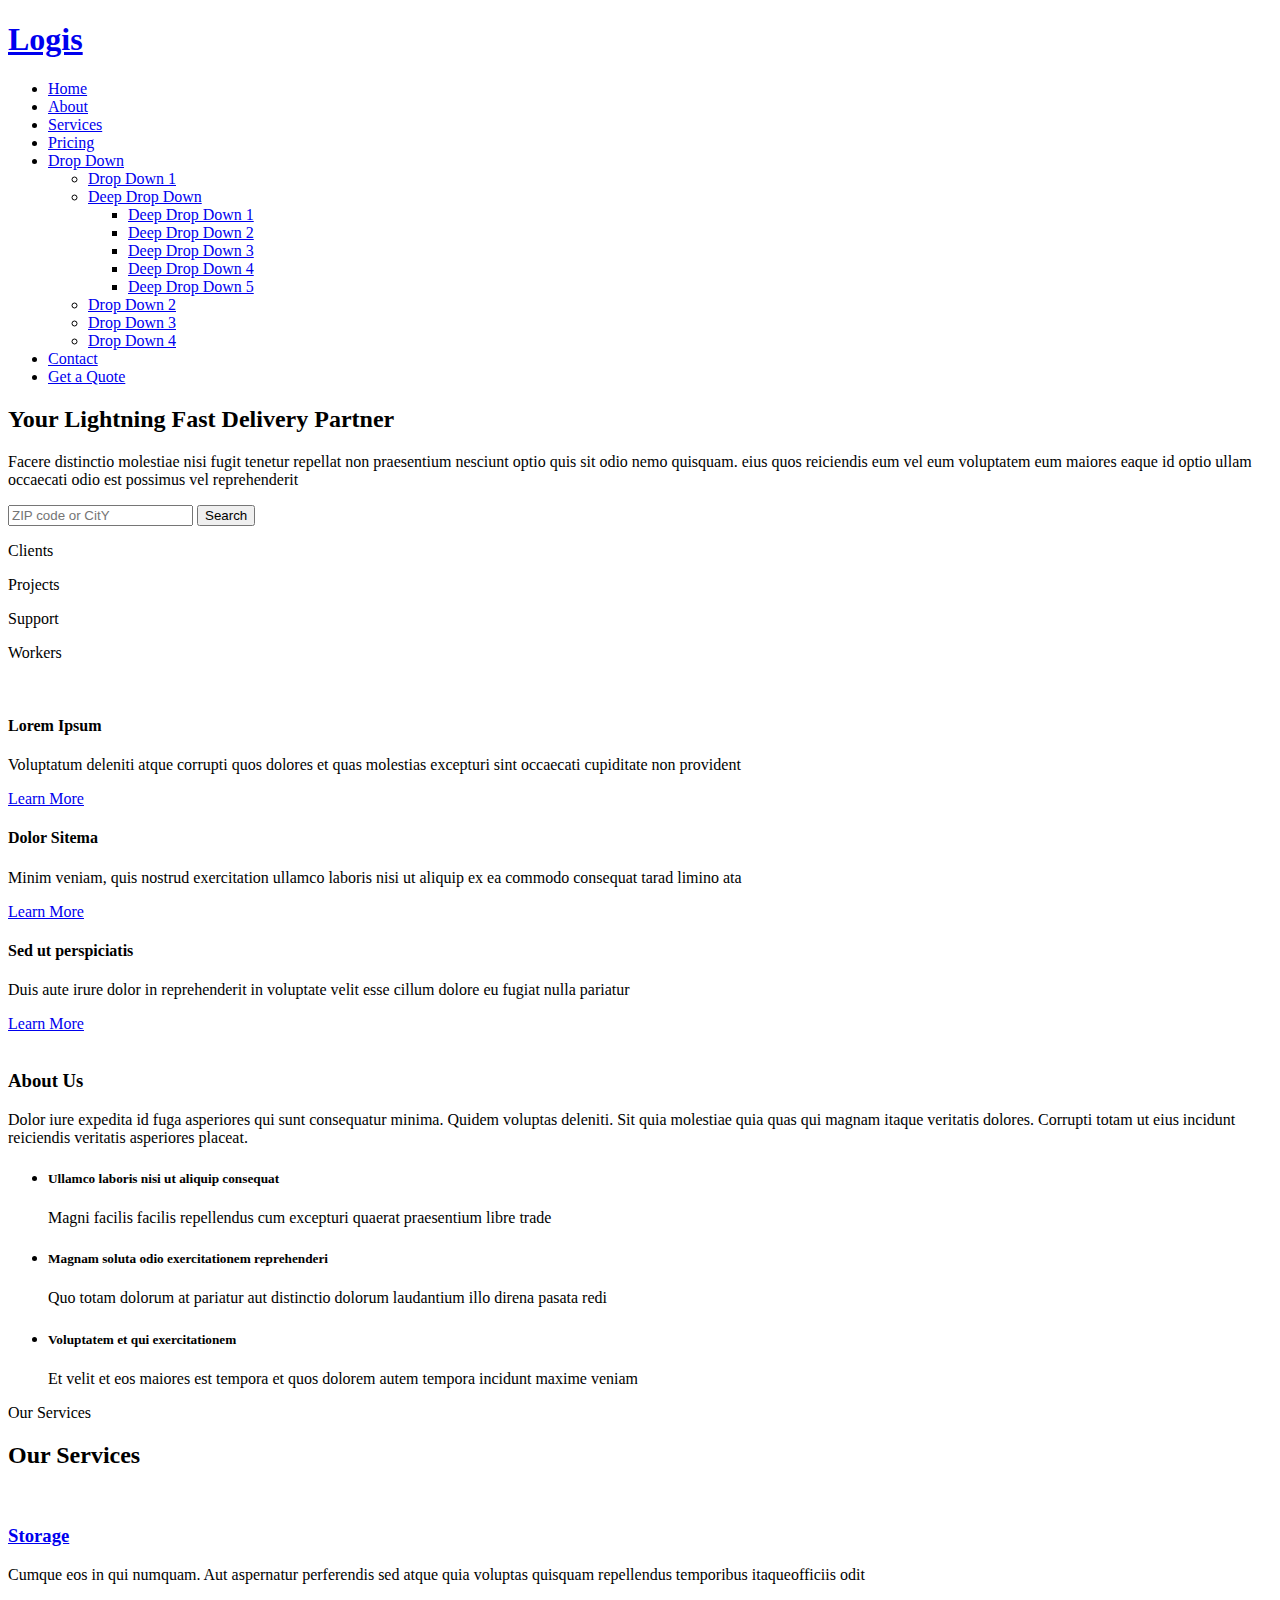
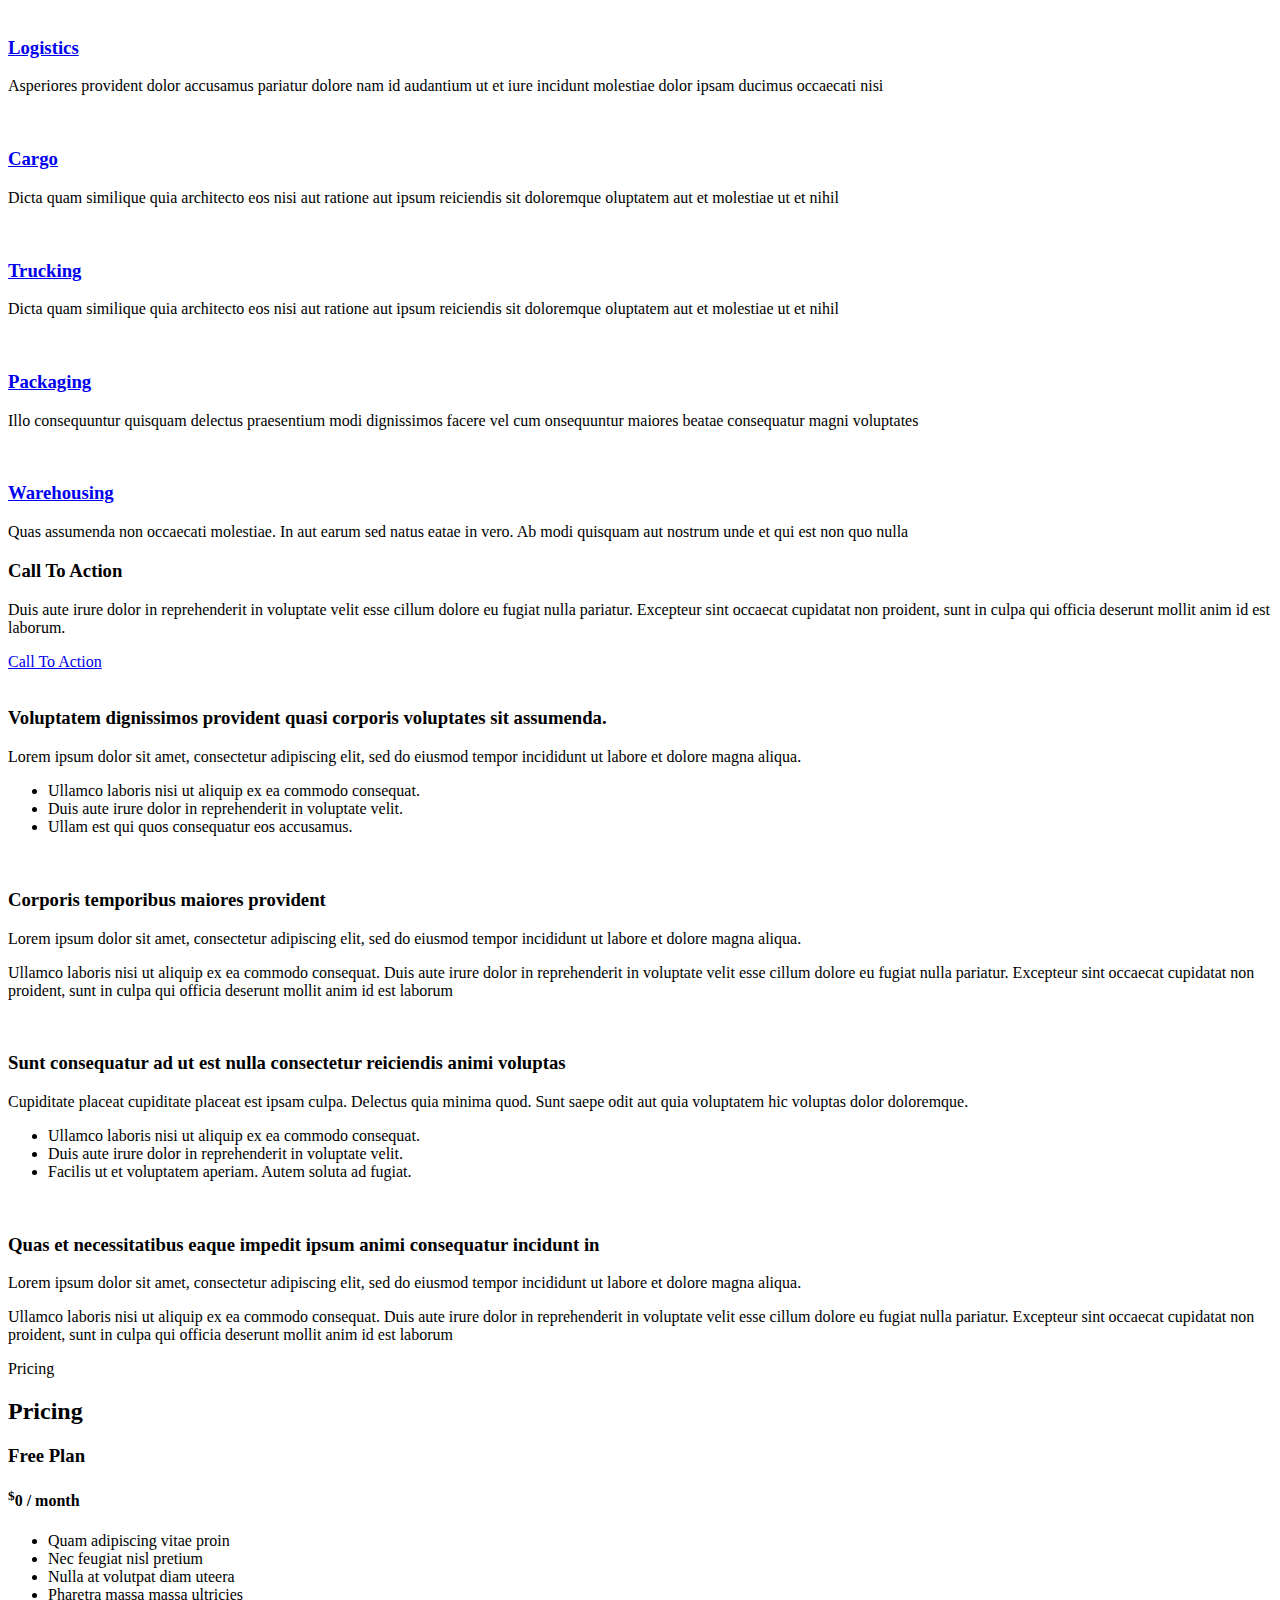
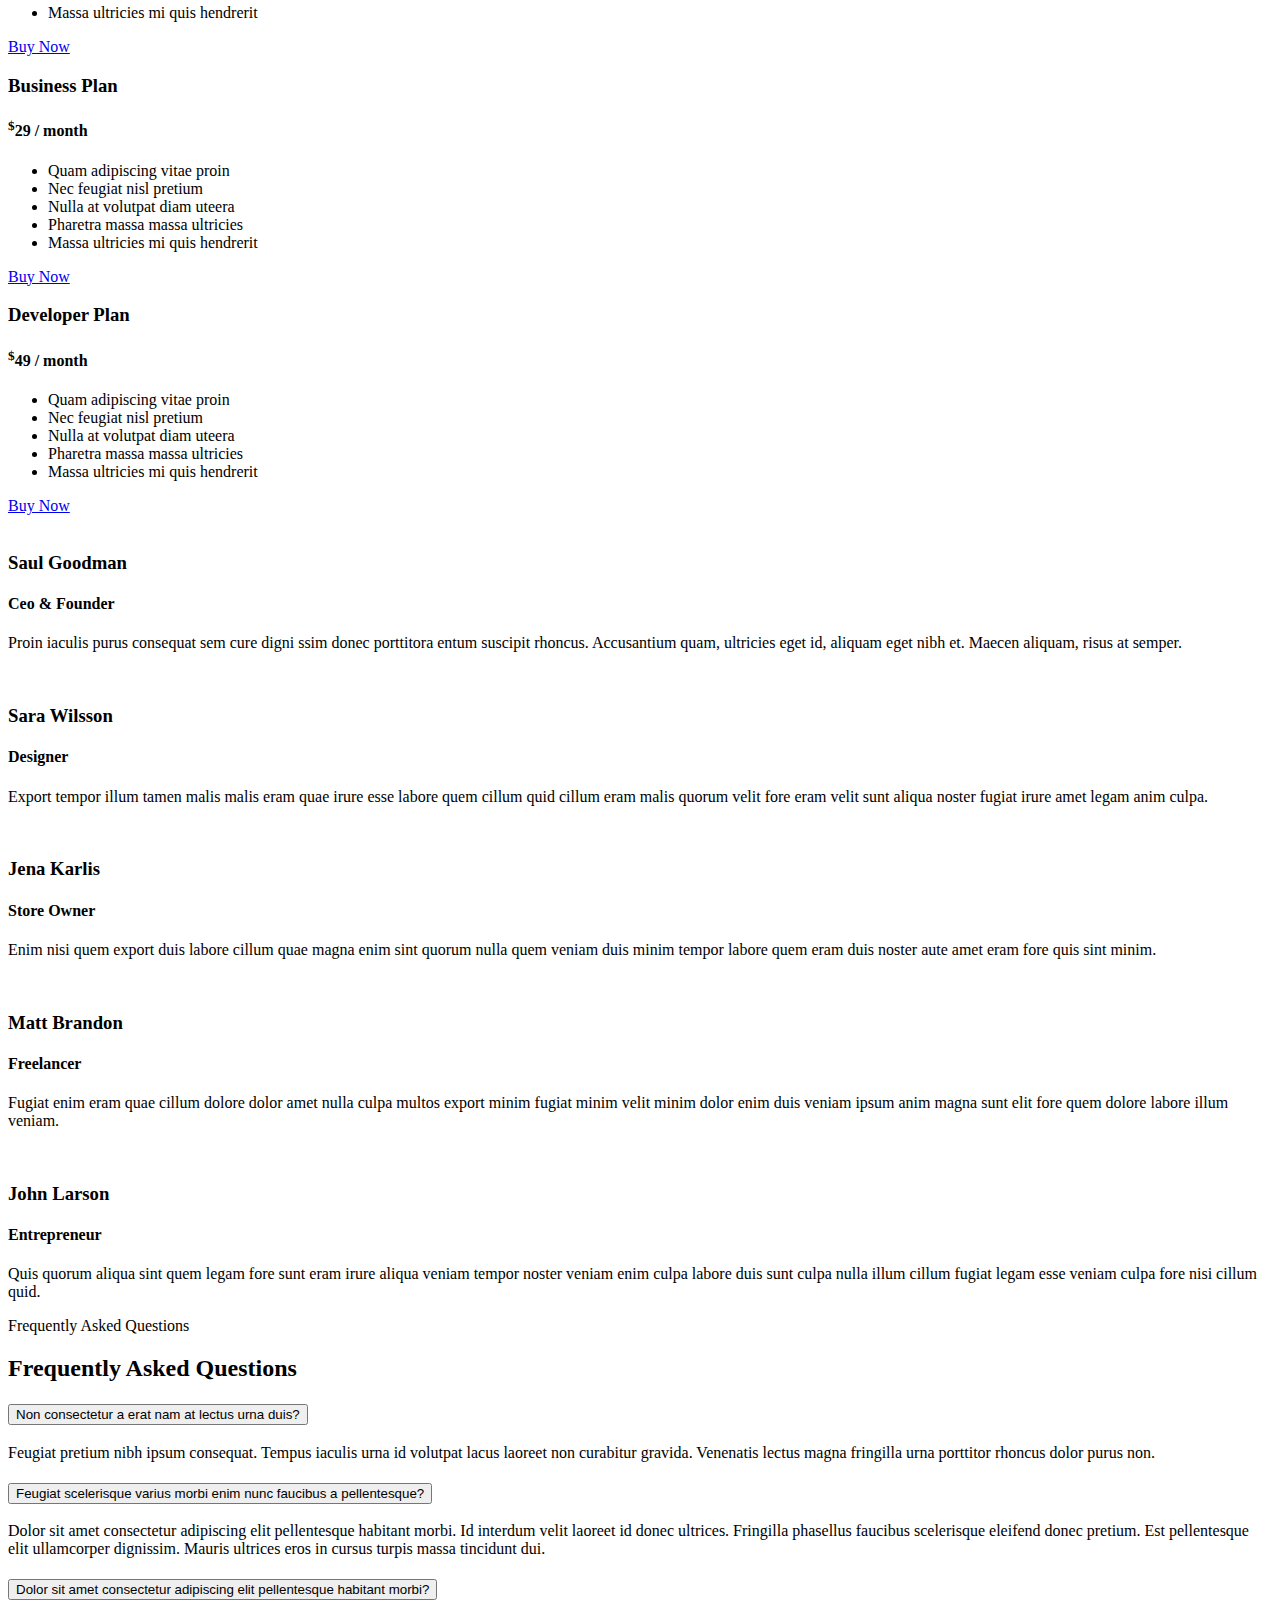
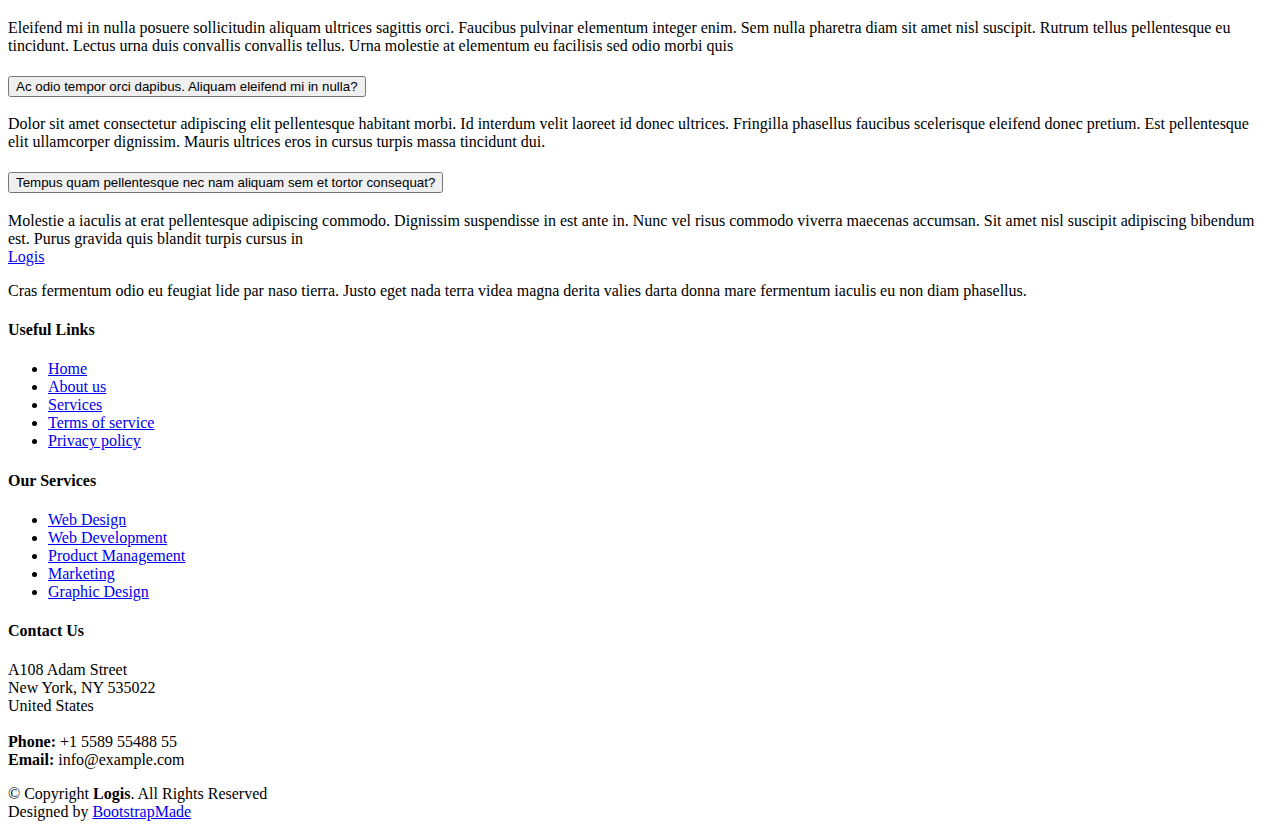
==== index.html @ d65624ec "Add files via upload" ====
<!DOCTYPE html>
<html lang="en">

<head>
  <meta charset="utf-8">
  <meta content="width=device-width, initial-scale=1.0" name="viewport">

  <title>Logis Bootstrap Template - Index</title>
  <meta content="" name="description">
  <meta content="" name="keywords">

  <!-- Favicons -->
  <link href="assets/img/favicon.png" rel="icon">
  <link href="assets/img/apple-touch-icon.png" rel="apple-touch-icon">

  <!-- Google Fonts -->
  <link rel="preconnect" href="https://fonts.googleapis.com">
  <link rel="preconnect" href="https://fonts.gstatic.com" crossorigin>
  <link href="https://fonts.googleapis.com/css2?family=Open+Sans:ital,wght@0,300;0,400;0,500;0,600;0,700;1,300;1,400;1,600;1,700&family=Poppins:ital,wght@0,300;0,400;0,500;0,600;0,700;1,300;1,400;1,500;1,600;1,700&family=Inter:ital,wght@0,300;0,400;0,500;0,600;0,700;1,300;1,400;1,500;1,600;1,700&display=swap" rel="stylesheet">

  <!-- Vendor CSS Files -->
  <link href="assets/vendor/bootstrap/css/bootstrap.min.css" rel="stylesheet">
  <link href="assets/vendor/bootstrap-icons/bootstrap-icons.css" rel="stylesheet">
  <link href="assets/vendor/fontawesome-free/css/all.min.css" rel="stylesheet">
  <link href="assets/vendor/glightbox/css/glightbox.min.css" rel="stylesheet">
  <link href="assets/vendor/swiper/swiper-bundle.min.css" rel="stylesheet">
  <link href="assets/vendor/aos/aos.css" rel="stylesheet">

  <!-- Template Main CSS File -->
  <link href="assets/css/main.css" rel="stylesheet">

  <!-- =======================================================
  * Template Name: Logis - v1.1.0
  * Template URL: https://bootstrapmade.com/logis-bootstrap-logistics-website-template/
  * Author: BootstrapMade.com
  * License: https://bootstrapmade.com/license/
  ======================================================== -->
</head>

<body>

  <!-- ======= Header ======= -->
  <header id="header" class="header d-flex align-items-center fixed-top">
    <div class="container-fluid container-xl d-flex align-items-center justify-content-between">

      <a href="index.html" class="logo d-flex align-items-center">
        <!-- Uncomment the line below if you also wish to use an image logo -->
        <!-- <img src="assets/img/logo.png" alt=""> -->
        <h1>Logis</h1>
      </a>

      <i class="mobile-nav-toggle mobile-nav-show bi bi-list"></i>
      <i class="mobile-nav-toggle mobile-nav-hide d-none bi bi-x"></i>
      <nav id="navbar" class="navbar">
        <ul>
          <li><a href="index.html" class="active">Home</a></li>
          <li><a href="about.html">About</a></li>
          <li><a href="services.html">Services</a></li>
          <li><a href="pricing.html">Pricing</a></li>
          <li class="dropdown"><a href="#"><span>Drop Down</span> <i class="bi bi-chevron-down dropdown-indicator"></i></a>
            <ul>
              <li><a href="#">Drop Down 1</a></li>
              <li class="dropdown"><a href="#"><span>Deep Drop Down</span> <i class="bi bi-chevron-down dropdown-indicator"></i></a>
                <ul>
                  <li><a href="#">Deep Drop Down 1</a></li>
                  <li><a href="#">Deep Drop Down 2</a></li>
                  <li><a href="#">Deep Drop Down 3</a></li>
                  <li><a href="#">Deep Drop Down 4</a></li>
                  <li><a href="#">Deep Drop Down 5</a></li>
                </ul>
              </li>
              <li><a href="#">Drop Down 2</a></li>
              <li><a href="#">Drop Down 3</a></li>
              <li><a href="#">Drop Down 4</a></li>
            </ul>
          </li>
          <li><a href="contact.html">Contact</a></li>
          <li><a class="get-a-quote" href="get-a-quote.html">Get a Quote</a></li>
        </ul>
      </nav><!-- .navbar -->

    </div>
  </header><!-- End Header -->
  <!-- End Header -->

  <!-- ======= Hero Section ======= -->
  <section id="hero" class="hero d-flex align-items-center">
    <div class="container">
      <div class="row gy-4 d-flex justify-content-between">
        <div class="col-lg-6 order-2 order-lg-1 d-flex flex-column justify-content-center">
          <h2 data-aos="fade-up">Your Lightning Fast Delivery Partner</h2>
          <p data-aos="fade-up" data-aos-delay="100">Facere distinctio molestiae nisi fugit tenetur repellat non praesentium nesciunt optio quis sit odio nemo quisquam. eius quos reiciendis eum vel eum voluptatem eum maiores eaque id optio ullam occaecati odio est possimus vel reprehenderit</p>

          <form action="#" class="form-search d-flex align-items-stretch mb-3" data-aos="fade-up" data-aos-delay="200">
            <input type="text" class="form-control" placeholder="ZIP code or CitY">
            <button type="submit" class="btn btn-primary">Search</button>
          </form>

          <div class="row gy-4" data-aos="fade-up" data-aos-delay="400">

            <div class="col-lg-3 col-6">
              <div class="stats-item text-center w-100 h-100">
                <span data-purecounter-start="0" data-purecounter-end="232" data-purecounter-duration="1" class="purecounter"></span>
                <p>Clients</p>
              </div>
            </div><!-- End Stats Item -->

            <div class="col-lg-3 col-6">
              <div class="stats-item text-center w-100 h-100">
                <span data-purecounter-start="0" data-purecounter-end="521" data-purecounter-duration="1" class="purecounter"></span>
                <p>Projects</p>
              </div>
            </div><!-- End Stats Item -->

            <div class="col-lg-3 col-6">
              <div class="stats-item text-center w-100 h-100">
                <span data-purecounter-start="0" data-purecounter-end="1453" data-purecounter-duration="1" class="purecounter"></span>
                <p>Support</p>
              </div>
            </div><!-- End Stats Item -->

            <div class="col-lg-3 col-6">
              <div class="stats-item text-center w-100 h-100">
                <span data-purecounter-start="0" data-purecounter-end="32" data-purecounter-duration="1" class="purecounter"></span>
                <p>Workers</p>
              </div>
            </div><!-- End Stats Item -->

          </div>
        </div>

        <div class="col-lg-5 order-1 order-lg-2 hero-img" data-aos="zoom-out">
          <img src="assets/img/hero-img.svg" class="img-fluid mb-3 mb-lg-0" alt="">
        </div>

      </div>
    </div>
  </section><!-- End Hero Section -->

  <main id="main">

    <!-- ======= Featured Services Section ======= -->
    <section id="featured-services" class="featured-services">
      <div class="container">

        <div class="row gy-4">

          <div class="col-lg-4 col-md-6 service-item d-flex" data-aos="fade-up">
            <div class="icon flex-shrink-0"><i class="fa-solid fa-cart-flatbed"></i></div>
            <div>
              <h4 class="title">Lorem Ipsum</h4>
              <p class="description">Voluptatum deleniti atque corrupti quos dolores et quas molestias excepturi sint occaecati cupiditate non provident</p>
              <a href="service-details.html" class="readmore stretched-link"><span>Learn More</span><i class="bi bi-arrow-right"></i></a>
            </div>
          </div>
          <!-- End Service Item -->

          <div class="col-lg-4 col-md-6 service-item d-flex" data-aos="fade-up" data-aos-delay="100">
            <div class="icon flex-shrink-0"><i class="fa-solid fa-truck"></i></div>
            <div>
              <h4 class="title">Dolor Sitema</h4>
              <p class="description">Minim veniam, quis nostrud exercitation ullamco laboris nisi ut aliquip ex ea commodo consequat tarad limino ata</p>
              <a href="service-details.html" class="readmore stretched-link"><span>Learn More</span><i class="bi bi-arrow-right"></i></a>
            </div>
          </div><!-- End Service Item -->

          <div class="col-lg-4 col-md-6 service-item d-flex" data-aos="fade-up" data-aos-delay="200">
            <div class="icon flex-shrink-0"><i class="fa-solid fa-truck-ramp-box"></i></div>
            <div>
              <h4 class="title">Sed ut perspiciatis</h4>
              <p class="description">Duis aute irure dolor in reprehenderit in voluptate velit esse cillum dolore eu fugiat nulla pariatur</p>
              <a href="service-details.html" class="readmore stretched-link"><span>Learn More</span><i class="bi bi-arrow-right"></i></a>
            </div>
          </div><!-- End Service Item -->

        </div>

      </div>
    </section><!-- End Featured Services Section -->

    <!-- ======= About Us Section ======= -->
    <section id="about" class="about pt-0">
      <div class="container" data-aos="fade-up">

        <div class="row gy-4">
          <div class="col-lg-6 position-relative align-self-start order-lg-last order-first">
            <img src="assets/img/about.jpg" class="img-fluid" alt="">
            <a href="https://www.youtube.com/watch?v=LXb3EKWsInQ" class="glightbox play-btn"></a>
          </div>
          <div class="col-lg-6 content order-last  order-lg-first">
            <h3>About Us</h3>
            <p>
              Dolor iure expedita id fuga asperiores qui sunt consequatur minima. Quidem voluptas deleniti. Sit quia molestiae quia quas qui magnam itaque veritatis dolores. Corrupti totam ut eius incidunt reiciendis veritatis asperiores placeat.
            </p>
            <ul>
              <li data-aos="fade-up" data-aos-delay="100">
                <i class="bi bi-diagram-3"></i>
                <div>
                  <h5>Ullamco laboris nisi ut aliquip consequat</h5>
                  <p>Magni facilis facilis repellendus cum excepturi quaerat praesentium libre trade</p>
                </div>
              </li>
              <li data-aos="fade-up" data-aos-delay="200">
                <i class="bi bi-fullscreen-exit"></i>
                <div>
                  <h5>Magnam soluta odio exercitationem reprehenderi</h5>
                  <p>Quo totam dolorum at pariatur aut distinctio dolorum laudantium illo direna pasata redi</p>
                </div>
              </li>
              <li data-aos="fade-up" data-aos-delay="300">
                <i class="bi bi-broadcast"></i>
                <div>
                  <h5>Voluptatem et qui exercitationem</h5>
                  <p>Et velit et eos maiores est tempora et quos dolorem autem tempora incidunt maxime veniam</p>
                </div>
              </li>
            </ul>
          </div>
        </div>

      </div>
    </section><!-- End About Us Section -->

    <!-- ======= Services Section ======= -->
    <section id="service" class="services pt-0">
      <div class="container" data-aos="fade-up">

        <div class="section-header">
          <span>Our Services</span>
          <h2>Our Services</h2>

        </div>

        <div class="row gy-4">

          <div class="col-lg-4 col-md-6" data-aos="fade-up" data-aos-delay="100">
            <div class="card">
              <div class="card-img">
                <img src="assets/img/storage-service.jpg" alt="" class="img-fluid">
              </div>
              <h3><a href="service-details.html" class="stretched-link">Storage</a></h3>
              <p>Cumque eos in qui numquam. Aut aspernatur perferendis sed atque quia voluptas quisquam repellendus temporibus itaqueofficiis odit</p>
            </div>
          </div><!-- End Card Item -->

          <div class="col-lg-4 col-md-6" data-aos="fade-up" data-aos-delay="200">
            <div class="card">
              <div class="card-img">
                <img src="assets/img/logistics-service.jpg" alt="" class="img-fluid">
              </div>
              <h3><a href="service-details.html" class="stretched-link">Logistics</a></h3>
              <p>Asperiores provident dolor accusamus pariatur dolore nam id audantium ut et iure incidunt molestiae dolor ipsam ducimus occaecati nisi</p>
            </div>
          </div><!-- End Card Item -->

          <div class="col-lg-4 col-md-6" data-aos="fade-up" data-aos-delay="300">
            <div class="card">
              <div class="card-img">
                <img src="assets/img/cargo-service.jpg" alt="" class="img-fluid">
              </div>
              <h3><a href="service-details.html" class="stretched-link">Cargo</a></h3>
              <p>Dicta quam similique quia architecto eos nisi aut ratione aut ipsum reiciendis sit doloremque oluptatem aut et molestiae ut et nihil</p>
            </div>
          </div><!-- End Card Item -->

          <div class="col-lg-4 col-md-6" data-aos="fade-up" data-aos-delay="400">
            <div class="card">
              <div class="card-img">
                <img src="assets/img/trucking-service.jpg" alt="" class="img-fluid">
              </div>
              <h3><a href="service-details.html" class="stretched-link">Trucking</a></h3>
              <p>Dicta quam similique quia architecto eos nisi aut ratione aut ipsum reiciendis sit doloremque oluptatem aut et molestiae ut et nihil</p>
            </div>
          </div><!-- End Card Item -->

          <div class="col-lg-4 col-md-6" data-aos="fade-up" data-aos-delay="500">
            <div class="card">
              <div class="card-img">
                <img src="assets/img/packaging-service.jpg" alt="" class="img-fluid">
              </div>
              <h3><a href="service-details.html" class="stretched-link">Packaging</a></h3>
              <p>Illo consequuntur quisquam delectus praesentium modi dignissimos facere vel cum onsequuntur maiores beatae consequatur magni voluptates</p>
            </div>
          </div><!-- End Card Item -->

          <div class="col-lg-4 col-md-6" data-aos="fade-up" data-aos-delay="600">
            <div class="card">
              <div class="card-img">
                <img src="assets/img/warehousing-service.jpg" alt="" class="img-fluid">
              </div>
              <h3><a href="service-details.html" class="stretched-link">Warehousing</a></h3>
              <p>Quas assumenda non occaecati molestiae. In aut earum sed natus eatae in vero. Ab modi quisquam aut nostrum unde et qui est non quo nulla</p>
            </div>
          </div><!-- End Card Item -->

        </div>

      </div>
    </section><!-- End Services Section -->

    <!-- ======= Call To Action Section ======= -->
    <section id="call-to-action" class="call-to-action">
      <div class="container" data-aos="zoom-out">

        <div class="row justify-content-center">
          <div class="col-lg-8 text-center">
            <h3>Call To Action</h3>
            <p> Duis aute irure dolor in reprehenderit in voluptate velit esse cillum dolore eu fugiat nulla pariatur. Excepteur sint occaecat cupidatat non proident, sunt in culpa qui officia deserunt mollit anim id est laborum.</p>
            <a class="cta-btn" href="#">Call To Action</a>
            </dic>
          </div>

        </div>
    </section><!-- End Call To Action Section -->

    <!-- ======= Features Section ======= -->
    <section id="features" class="features">
      <div class="container">

        <div class="row gy-4 align-items-center features-item" data-aos="fade-up">

          <div class="col-md-5">
            <img src="assets/img/features-1.jpg" class="img-fluid" alt="">
          </div>
          <div class="col-md-7">
            <h3>Voluptatem dignissimos provident quasi corporis voluptates sit assumenda.</h3>
            <p class="fst-italic">
              Lorem ipsum dolor sit amet, consectetur adipiscing elit, sed do eiusmod tempor incididunt ut labore et dolore
              magna aliqua.
            </p>
            <ul>
              <li><i class="bi bi-check"></i> Ullamco laboris nisi ut aliquip ex ea commodo consequat.</li>
              <li><i class="bi bi-check"></i> Duis aute irure dolor in reprehenderit in voluptate velit.</li>
              <li><i class="bi bi-check"></i> Ullam est qui quos consequatur eos accusamus.</li>
            </ul>
          </div>
        </div><!-- Features Item -->

        <div class="row gy-4 align-items-center features-item" data-aos="fade-up">
          <div class="col-md-5 order-1 order-md-2">
            <img src="assets/img/features-2.jpg" class="img-fluid" alt="">
          </div>
          <div class="col-md-7 order-2 order-md-1">
            <h3>Corporis temporibus maiores provident</h3>
            <p class="fst-italic">
              Lorem ipsum dolor sit amet, consectetur adipiscing elit, sed do eiusmod tempor incididunt ut labore et dolore
              magna aliqua.
            </p>
            <p>
              Ullamco laboris nisi ut aliquip ex ea commodo consequat. Duis aute irure dolor in reprehenderit in voluptate
              velit esse cillum dolore eu fugiat nulla pariatur. Excepteur sint occaecat cupidatat non proident, sunt in
              culpa qui officia deserunt mollit anim id est laborum
            </p>
          </div>
        </div><!-- Features Item -->

        <div class="row gy-4 align-items-center features-item" data-aos="fade-up">
          <div class="col-md-5">
            <img src="assets/img/features-3.jpg" class="img-fluid" alt="">
          </div>
          <div class="col-md-7">
            <h3>Sunt consequatur ad ut est nulla consectetur reiciendis animi voluptas</h3>
            <p>Cupiditate placeat cupiditate placeat est ipsam culpa. Delectus quia minima quod. Sunt saepe odit aut quia voluptatem hic voluptas dolor doloremque.</p>
            <ul>
              <li><i class="bi bi-check"></i> Ullamco laboris nisi ut aliquip ex ea commodo consequat.</li>
              <li><i class="bi bi-check"></i> Duis aute irure dolor in reprehenderit in voluptate velit.</li>
              <li><i class="bi bi-check"></i> Facilis ut et voluptatem aperiam. Autem soluta ad fugiat.</li>
            </ul>
          </div>
        </div><!-- Features Item -->

        <div class="row gy-4 align-items-center features-item" data-aos="fade-up">
          <div class="col-md-5 order-1 order-md-2">
            <img src="assets/img/features-4.jpg" class="img-fluid" alt="">
          </div>
          <div class="col-md-7 order-2 order-md-1">
            <h3>Quas et necessitatibus eaque impedit ipsum animi consequatur incidunt in</h3>
            <p class="fst-italic">
              Lorem ipsum dolor sit amet, consectetur adipiscing elit, sed do eiusmod tempor incididunt ut labore et dolore
              magna aliqua.
            </p>
            <p>
              Ullamco laboris nisi ut aliquip ex ea commodo consequat. Duis aute irure dolor in reprehenderit in voluptate
              velit esse cillum dolore eu fugiat nulla pariatur. Excepteur sint occaecat cupidatat non proident, sunt in
              culpa qui officia deserunt mollit anim id est laborum
            </p>
          </div>
        </div><!-- Features Item -->

      </div>
    </section><!-- End Features Section -->

    <!-- ======= Pricing Section ======= -->
    <section id="pricing" class="pricing pt-0">
      <div class="container" data-aos="fade-up">

        <div class="section-header">
          <span>Pricing</span>
          <h2>Pricing</h2>

        </div>

        <div class="row gy-4">

          <div class="col-lg-4" data-aos="fade-up" data-aos-delay="100">
            <div class="pricing-item">
              <h3>Free Plan</h3>
              <h4><sup>$</sup>0<span> / month</span></h4>
              <ul>
                <li><i class="bi bi-check"></i> Quam adipiscing vitae proin</li>
                <li><i class="bi bi-check"></i> Nec feugiat nisl pretium</li>
                <li><i class="bi bi-check"></i> Nulla at volutpat diam uteera</li>
                <li class="na"><i class="bi bi-x"></i> <span>Pharetra massa massa ultricies</span></li>
                <li class="na"><i class="bi bi-x"></i> <span>Massa ultricies mi quis hendrerit</span></li>
              </ul>
              <a href="#" class="buy-btn">Buy Now</a>
            </div>
          </div><!-- End Pricing Item -->

          <div class="col-lg-4" data-aos="fade-up" data-aos-delay="200">
            <div class="pricing-item featured">
              <h3>Business Plan</h3>
              <h4><sup>$</sup>29<span> / month</span></h4>
              <ul>
                <li><i class="bi bi-check"></i> Quam adipiscing vitae proin</li>
                <li><i class="bi bi-check"></i> Nec feugiat nisl pretium</li>
                <li><i class="bi bi-check"></i> Nulla at volutpat diam uteera</li>
                <li><i class="bi bi-check"></i> Pharetra massa massa ultricies</li>
                <li><i class="bi bi-check"></i> Massa ultricies mi quis hendrerit</li>
              </ul>
              <a href="#" class="buy-btn">Buy Now</a>
            </div>
          </div><!-- End Pricing Item -->

          <div class="col-lg-4" data-aos="fade-up" data-aos-delay="300">
            <div class="pricing-item">
              <h3>Developer Plan</h3>
              <h4><sup>$</sup>49<span> / month</span></h4>
              <ul>
                <li><i class="bi bi-check"></i> Quam adipiscing vitae proin</li>
                <li><i class="bi bi-check"></i> Nec feugiat nisl pretium</li>
                <li><i class="bi bi-check"></i> Nulla at volutpat diam uteera</li>
                <li><i class="bi bi-check"></i> Pharetra massa massa ultricies</li>
                <li><i class="bi bi-check"></i> Massa ultricies mi quis hendrerit</li>
              </ul>
              <a href="#" class="buy-btn">Buy Now</a>
            </div>
          </div><!-- End Pricing Item -->

        </div>

      </div>
    </section><!-- End Pricing Section -->

    <!-- ======= Testimonials Section ======= -->
    <section id="testimonials" class="testimonials">
      <div class="container">

        <div class="slides-1 swiper" data-aos="fade-up">
          <div class="swiper-wrapper">

            <div class="swiper-slide">
              <div class="testimonial-item">
                <img src="assets/img/testimonials/testimonials-1.jpg" class="testimonial-img" alt="">
                <h3>Saul Goodman</h3>
                <h4>Ceo &amp; Founder</h4>
                <div class="stars">
                  <i class="bi bi-star-fill"></i><i class="bi bi-star-fill"></i><i class="bi bi-star-fill"></i><i class="bi bi-star-fill"></i><i class="bi bi-star-fill"></i>
                </div>
                <p>
                  <i class="bi bi-quote quote-icon-left"></i>
                  Proin iaculis purus consequat sem cure digni ssim donec porttitora entum suscipit rhoncus. Accusantium quam, ultricies eget id, aliquam eget nibh et. Maecen aliquam, risus at semper.
                  <i class="bi bi-quote quote-icon-right"></i>
                </p>
              </div>
            </div><!-- End testimonial item -->

            <div class="swiper-slide">
              <div class="testimonial-item">
                <img src="assets/img/testimonials/testimonials-2.jpg" class="testimonial-img" alt="">
                <h3>Sara Wilsson</h3>
                <h4>Designer</h4>
                <div class="stars">
                  <i class="bi bi-star-fill"></i><i class="bi bi-star-fill"></i><i class="bi bi-star-fill"></i><i class="bi bi-star-fill"></i><i class="bi bi-star-fill"></i>
                </div>
                <p>
                  <i class="bi bi-quote quote-icon-left"></i>
                  Export tempor illum tamen malis malis eram quae irure esse labore quem cillum quid cillum eram malis quorum velit fore eram velit sunt aliqua noster fugiat irure amet legam anim culpa.
                  <i class="bi bi-quote quote-icon-right"></i>
                </p>
              </div>
            </div><!-- End testimonial item -->

            <div class="swiper-slide">
              <div class="testimonial-item">
                <img src="assets/img/testimonials/testimonials-3.jpg" class="testimonial-img" alt="">
                <h3>Jena Karlis</h3>
                <h4>Store Owner</h4>
                <div class="stars">
                  <i class="bi bi-star-fill"></i><i class="bi bi-star-fill"></i><i class="bi bi-star-fill"></i><i class="bi bi-star-fill"></i><i class="bi bi-star-fill"></i>
                </div>
                <p>
                  <i class="bi bi-quote quote-icon-left"></i>
                  Enim nisi quem export duis labore cillum quae magna enim sint quorum nulla quem veniam duis minim tempor labore quem eram duis noster aute amet eram fore quis sint minim.
                  <i class="bi bi-quote quote-icon-right"></i>
                </p>
              </div>
            </div><!-- End testimonial item -->

            <div class="swiper-slide">
              <div class="testimonial-item">
                <img src="assets/img/testimonials/testimonials-4.jpg" class="testimonial-img" alt="">
                <h3>Matt Brandon</h3>
                <h4>Freelancer</h4>
                <div class="stars">
                  <i class="bi bi-star-fill"></i><i class="bi bi-star-fill"></i><i class="bi bi-star-fill"></i><i class="bi bi-star-fill"></i><i class="bi bi-star-fill"></i>
                </div>
                <p>
                  <i class="bi bi-quote quote-icon-left"></i>
                  Fugiat enim eram quae cillum dolore dolor amet nulla culpa multos export minim fugiat minim velit minim dolor enim duis veniam ipsum anim magna sunt elit fore quem dolore labore illum veniam.
                  <i class="bi bi-quote quote-icon-right"></i>
                </p>
              </div>
            </div><!-- End testimonial item -->

            <div class="swiper-slide">
              <div class="testimonial-item">
                <img src="assets/img/testimonials/testimonials-5.jpg" class="testimonial-img" alt="">
                <h3>John Larson</h3>
                <h4>Entrepreneur</h4>
                <div class="stars">
                  <i class="bi bi-star-fill"></i><i class="bi bi-star-fill"></i><i class="bi bi-star-fill"></i><i class="bi bi-star-fill"></i><i class="bi bi-star-fill"></i>
                </div>
                <p>
                  <i class="bi bi-quote quote-icon-left"></i>
                  Quis quorum aliqua sint quem legam fore sunt eram irure aliqua veniam tempor noster veniam enim culpa labore duis sunt culpa nulla illum cillum fugiat legam esse veniam culpa fore nisi cillum quid.
                  <i class="bi bi-quote quote-icon-right"></i>
                </p>
              </div>
            </div><!-- End testimonial item -->

          </div>
          <div class="swiper-pagination"></div>
        </div>

      </div>
    </section><!-- End Testimonials Section -->

    <!-- ======= Frequently Asked Questions Section ======= -->
    <section id="faq" class="faq">
      <div class="container" data-aos="fade-up">

        <div class="section-header">
          <span>Frequently Asked Questions</span>
          <h2>Frequently Asked Questions</h2>

        </div>

        <div class="row justify-content-center" data-aos="fade-up" data-aos-delay="200">
          <div class="col-lg-10">

            <div class="accordion accordion-flush" id="faqlist">

              <div class="accordion-item">
                <h3 class="accordion-header">
                  <button class="accordion-button collapsed" type="button" data-bs-toggle="collapse" data-bs-target="#faq-content-1">
                    <i class="bi bi-question-circle question-icon"></i>
                    Non consectetur a erat nam at lectus urna duis?
                  </button>
                </h3>
                <div id="faq-content-1" class="accordion-collapse collapse" data-bs-parent="#faqlist">
                  <div class="accordion-body">
                    Feugiat pretium nibh ipsum consequat. Tempus iaculis urna id volutpat lacus laoreet non curabitur gravida. Venenatis lectus magna fringilla urna porttitor rhoncus dolor purus non.
                  </div>
                </div>
              </div><!-- # Faq item-->

              <div class="accordion-item">
                <h3 class="accordion-header">
                  <button class="accordion-button collapsed" type="button" data-bs-toggle="collapse" data-bs-target="#faq-content-2">
                    <i class="bi bi-question-circle question-icon"></i>
                    Feugiat scelerisque varius morbi enim nunc faucibus a pellentesque?
                  </button>
                </h3>
                <div id="faq-content-2" class="accordion-collapse collapse" data-bs-parent="#faqlist">
                  <div class="accordion-body">
                    Dolor sit amet consectetur adipiscing elit pellentesque habitant morbi. Id interdum velit laoreet id donec ultrices. Fringilla phasellus faucibus scelerisque eleifend donec pretium. Est pellentesque elit ullamcorper dignissim. Mauris ultrices eros in cursus turpis massa tincidunt dui.
                  </div>
                </div>
              </div><!-- # Faq item-->

              <div class="accordion-item">
                <h3 class="accordion-header">
                  <button class="accordion-button collapsed" type="button" data-bs-toggle="collapse" data-bs-target="#faq-content-3">
                    <i class="bi bi-question-circle question-icon"></i>
                    Dolor sit amet consectetur adipiscing elit pellentesque habitant morbi?
                  </button>
                </h3>
                <div id="faq-content-3" class="accordion-collapse collapse" data-bs-parent="#faqlist">
                  <div class="accordion-body">
                    Eleifend mi in nulla posuere sollicitudin aliquam ultrices sagittis orci. Faucibus pulvinar elementum integer enim. Sem nulla pharetra diam sit amet nisl suscipit. Rutrum tellus pellentesque eu tincidunt. Lectus urna duis convallis convallis tellus. Urna molestie at elementum eu facilisis sed odio morbi quis
                  </div>
                </div>
              </div><!-- # Faq item-->

              <div class="accordion-item">
                <h3 class="accordion-header">
                  <button class="accordion-button collapsed" type="button" data-bs-toggle="collapse" data-bs-target="#faq-content-4">
                    <i class="bi bi-question-circle question-icon"></i>
                    Ac odio tempor orci dapibus. Aliquam eleifend mi in nulla?
                  </button>
                </h3>
                <div id="faq-content-4" class="accordion-collapse collapse" data-bs-parent="#faqlist">
                  <div class="accordion-body">
                    <i class="bi bi-question-circle question-icon"></i>
                    Dolor sit amet consectetur adipiscing elit pellentesque habitant morbi. Id interdum velit laoreet id donec ultrices. Fringilla phasellus faucibus scelerisque eleifend donec pretium. Est pellentesque elit ullamcorper dignissim. Mauris ultrices eros in cursus turpis massa tincidunt dui.
                  </div>
                </div>
              </div><!-- # Faq item-->

              <div class="accordion-item">
                <h3 class="accordion-header">
                  <button class="accordion-button collapsed" type="button" data-bs-toggle="collapse" data-bs-target="#faq-content-5">
                    <i class="bi bi-question-circle question-icon"></i>
                    Tempus quam pellentesque nec nam aliquam sem et tortor consequat?
                  </button>
                </h3>
                <div id="faq-content-5" class="accordion-collapse collapse" data-bs-parent="#faqlist">
                  <div class="accordion-body">
                    Molestie a iaculis at erat pellentesque adipiscing commodo. Dignissim suspendisse in est ante in. Nunc vel risus commodo viverra maecenas accumsan. Sit amet nisl suscipit adipiscing bibendum est. Purus gravida quis blandit turpis cursus in
                  </div>
                </div>
              </div><!-- # Faq item-->

            </div>

          </div>
        </div>

      </div>
    </section><!-- End Frequently Asked Questions Section -->

  </main><!-- End #main -->

  <!-- ======= Footer ======= -->
  <footer id="footer" class="footer">

    <div class="container">
      <div class="row gy-4">
        <div class="col-lg-5 col-md-12 footer-info">
          <a href="index.html" class="logo d-flex align-items-center">
            <span>Logis</span>
          </a>
          <p>Cras fermentum odio eu feugiat lide par naso tierra. Justo eget nada terra videa magna derita valies darta donna mare fermentum iaculis eu non diam phasellus.</p>
          <div class="social-links d-flex mt-4">
            <a href="#" class="twitter"><i class="bi bi-twitter"></i></a>
            <a href="#" class="facebook"><i class="bi bi-facebook"></i></a>
            <a href="#" class="instagram"><i class="bi bi-instagram"></i></a>
            <a href="#" class="linkedin"><i class="bi bi-linkedin"></i></a>
          </div>
        </div>

        <div class="col-lg-2 col-6 footer-links">
          <h4>Useful Links</h4>
          <ul>
            <li><a href="#">Home</a></li>
            <li><a href="#">About us</a></li>
            <li><a href="#">Services</a></li>
            <li><a href="#">Terms of service</a></li>
            <li><a href="#">Privacy policy</a></li>
          </ul>
        </div>

        <div class="col-lg-2 col-6 footer-links">
          <h4>Our Services</h4>
          <ul>
            <li><a href="#">Web Design</a></li>
            <li><a href="#">Web Development</a></li>
            <li><a href="#">Product Management</a></li>
            <li><a href="#">Marketing</a></li>
            <li><a href="#">Graphic Design</a></li>
          </ul>
        </div>

        <div class="col-lg-3 col-md-12 footer-contact text-center text-md-start">
          <h4>Contact Us</h4>
          <p>
            A108 Adam Street <br>
            New York, NY 535022<br>
            United States <br><br>
            <strong>Phone:</strong> +1 5589 55488 55<br>
            <strong>Email:</strong> info@example.com<br>
          </p>

        </div>

      </div>
    </div>

    <div class="container mt-4">
      <div class="copyright">
        &copy; Copyright <strong><span>Logis</span></strong>. All Rights Reserved
      </div>
      <div class="credits">
        <!-- All the links in the footer should remain intact. -->
        <!-- You can delete the links only if you purchased the pro version. -->
        <!-- Licensing information: https://bootstrapmade.com/license/ -->
        <!-- Purchase the pro version with working PHP/AJAX contact form: https://bootstrapmade.com/logis-bootstrap-logistics-website-template/ -->
        Designed by <a href="https://bootstrapmade.com/">BootstrapMade</a>
      </div>
    </div>

  </footer><!-- End Footer -->
  <!-- End Footer -->

  <a href="#" class="scroll-top d-flex align-items-center justify-content-center"><i class="bi bi-arrow-up-short"></i></a>

  <div id="preloader"></div>

  <!-- Vendor JS Files -->
  <script src="assets/vendor/bootstrap/js/bootstrap.bundle.min.js"></script>
  <script src="assets/vendor/purecounter/purecounter_vanilla.js"></script>
  <script src="assets/vendor/glightbox/js/glightbox.min.js"></script>
  <script src="assets/vendor/swiper/swiper-bundle.min.js"></script>
  <script src="assets/vendor/aos/aos.js"></script>
  <script src="assets/vendor/php-email-form/validate.js"></script>

  <!-- Template Main JS File -->
  <script src="assets/js/main.js"></script>

</body>

</html>
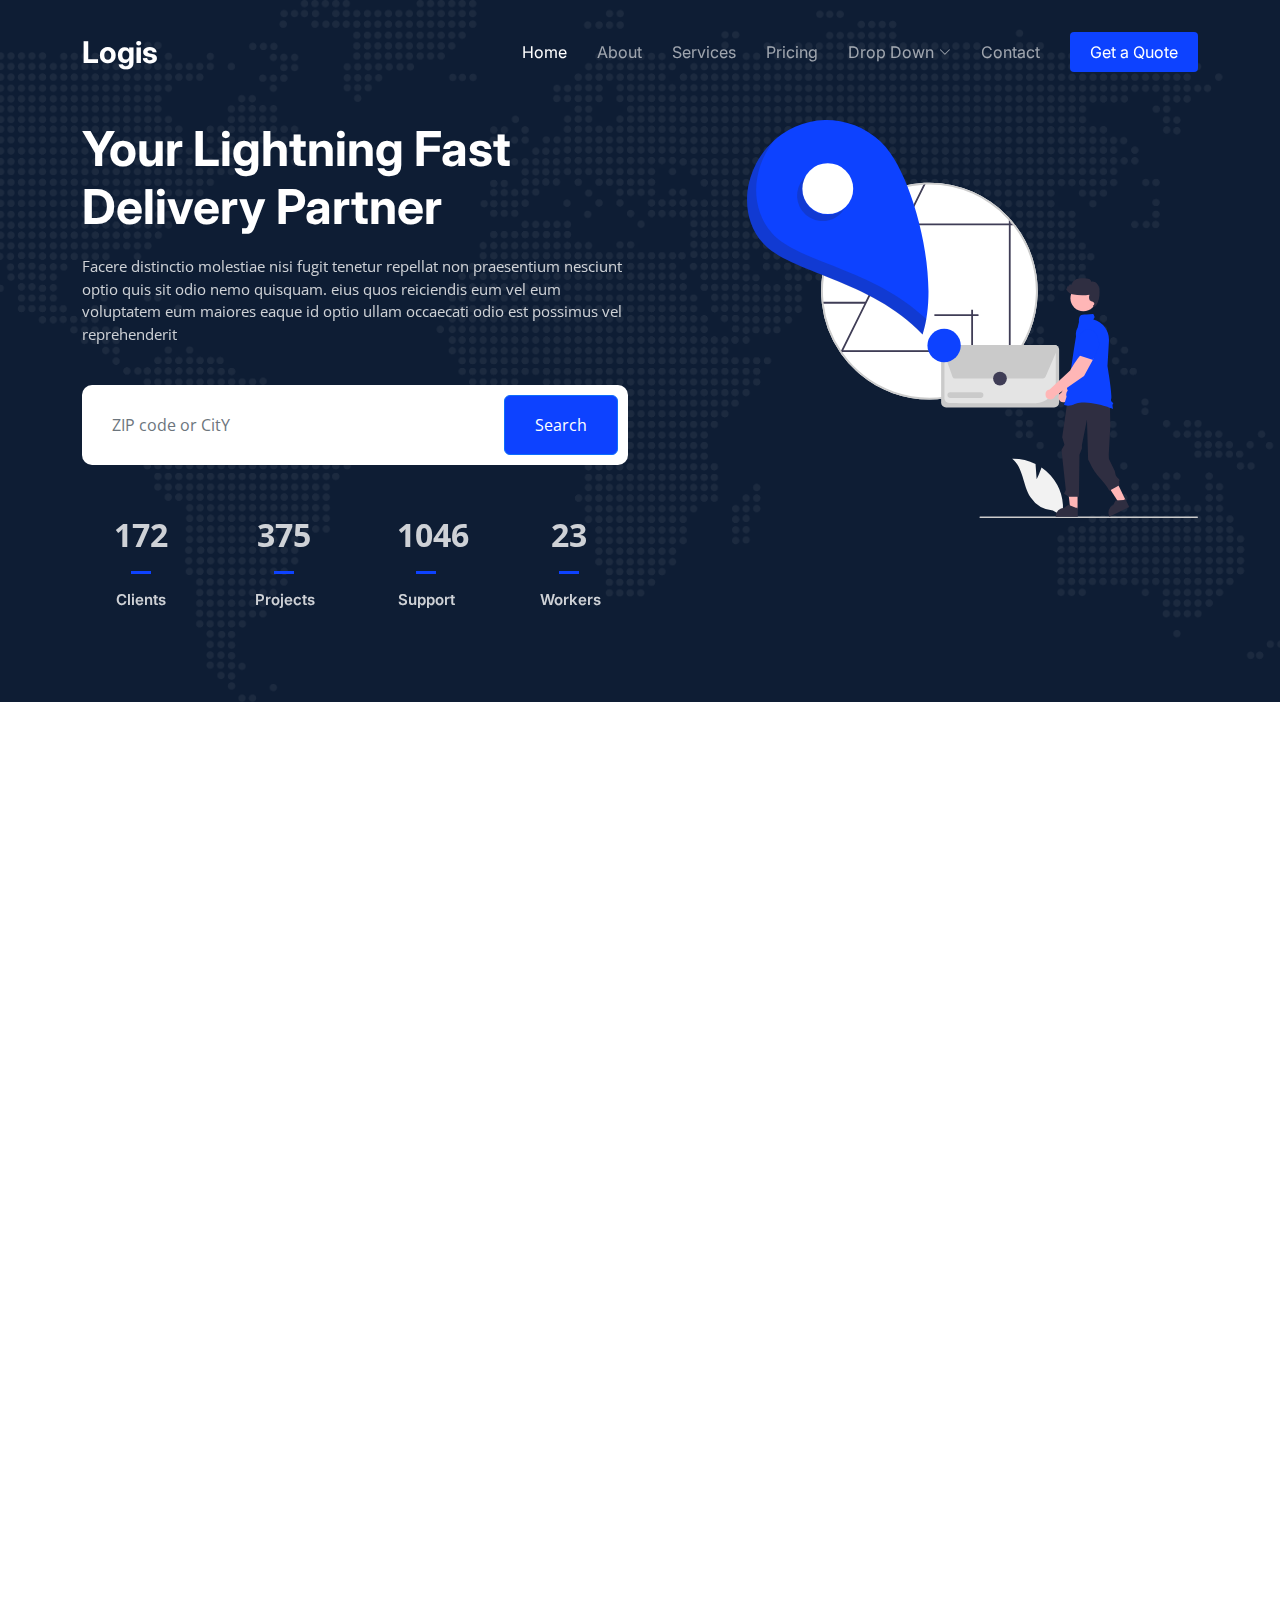
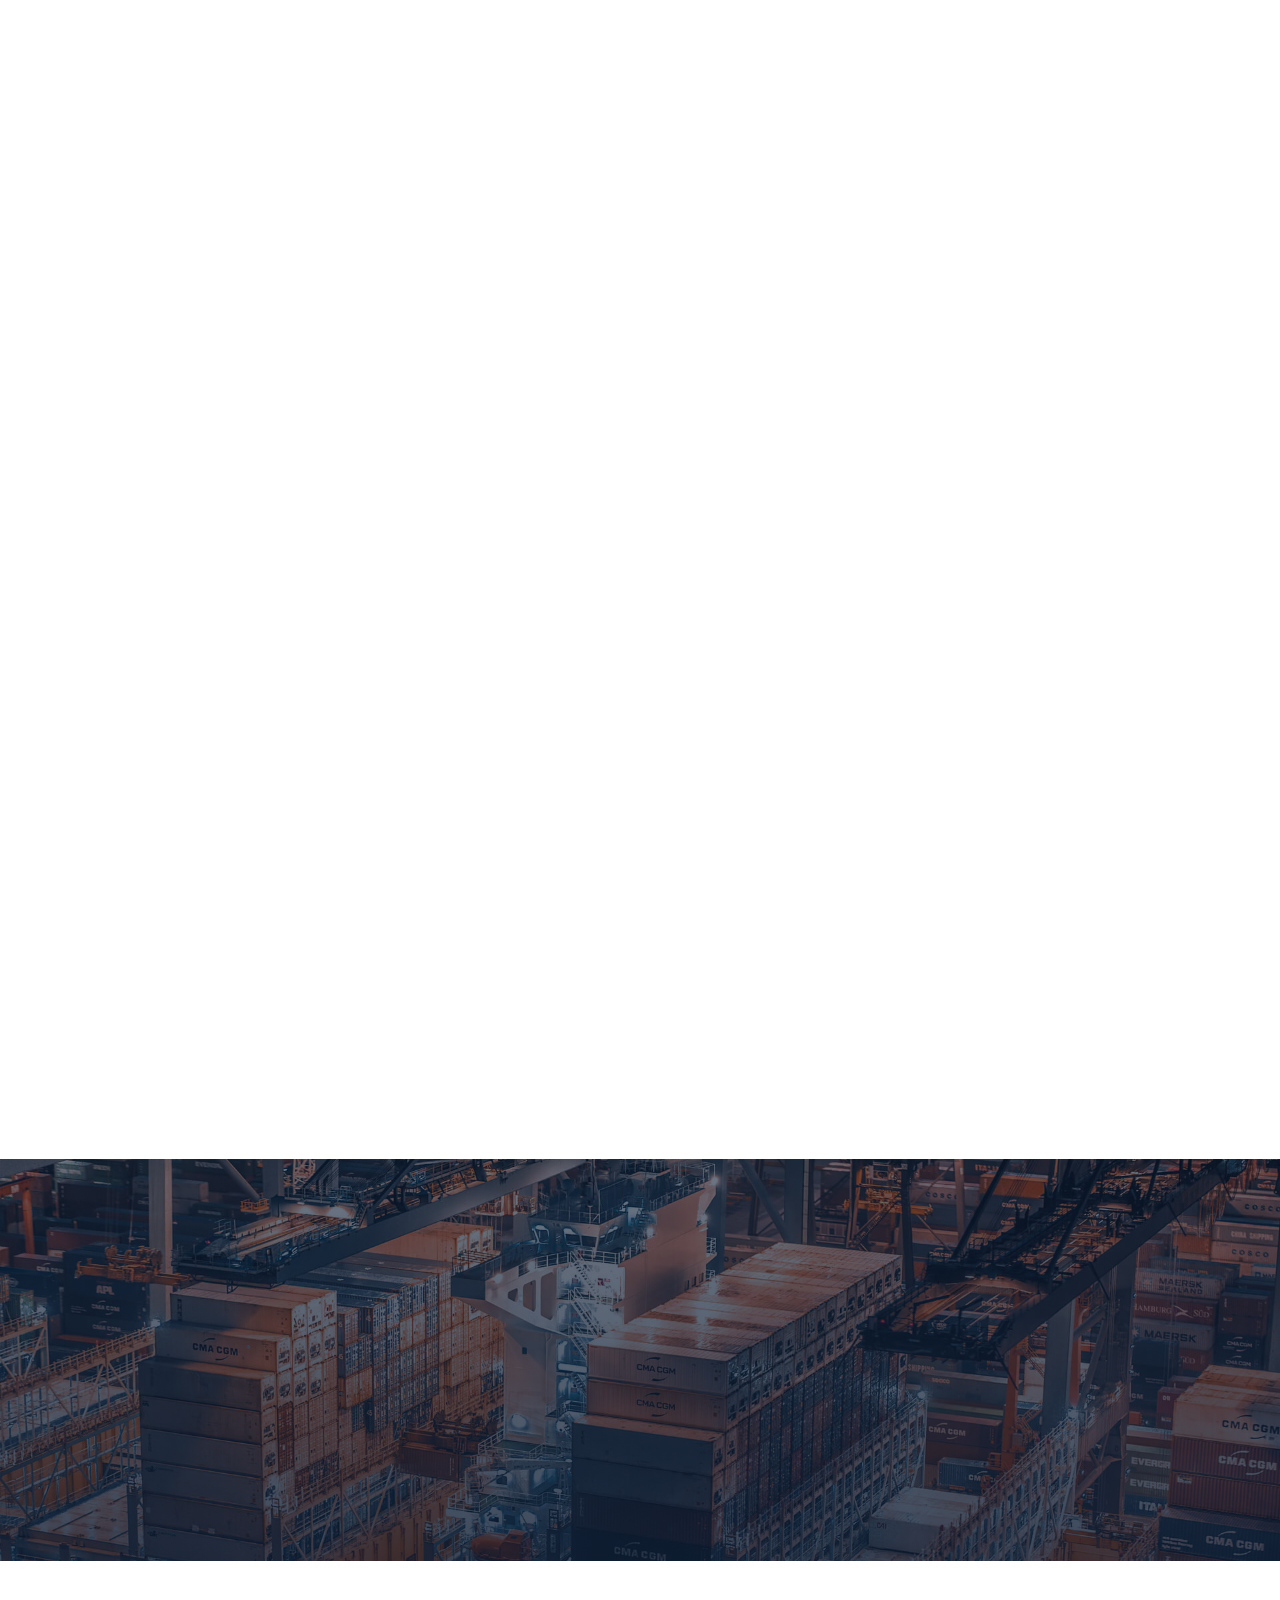
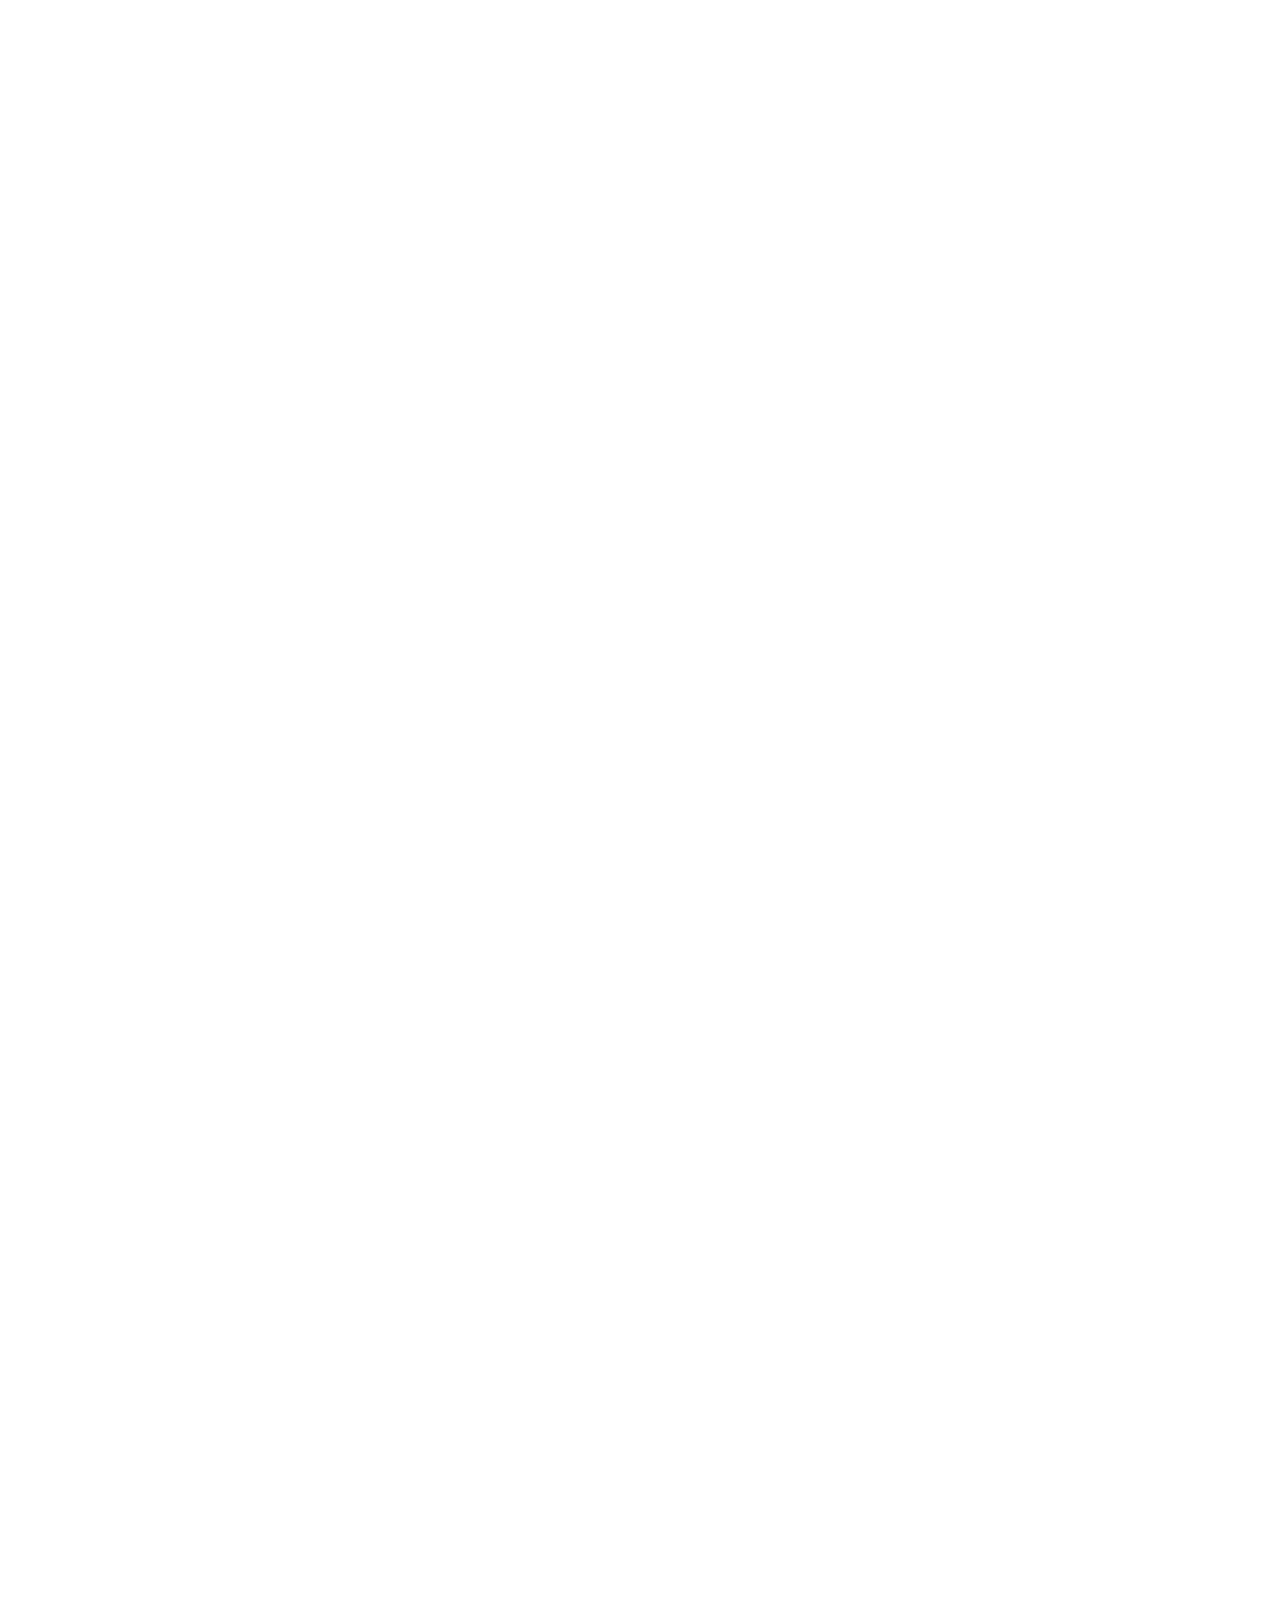
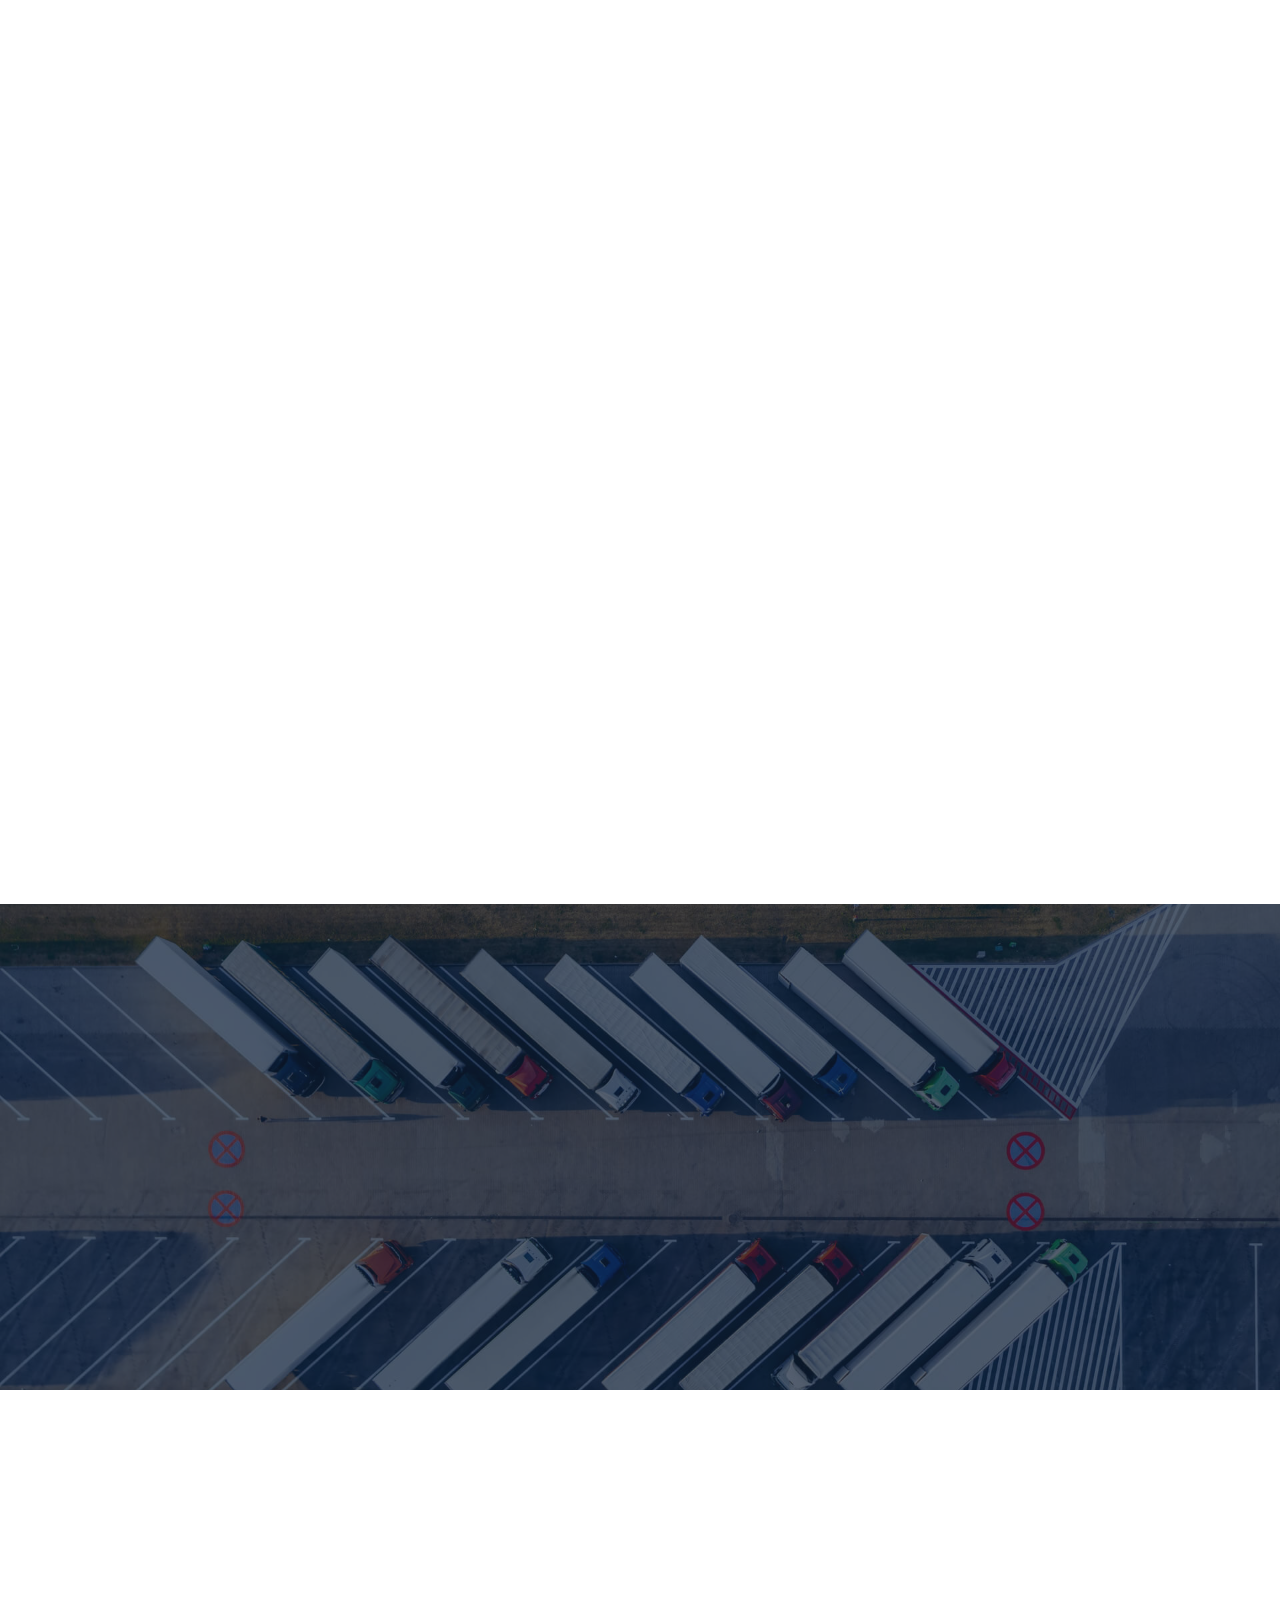
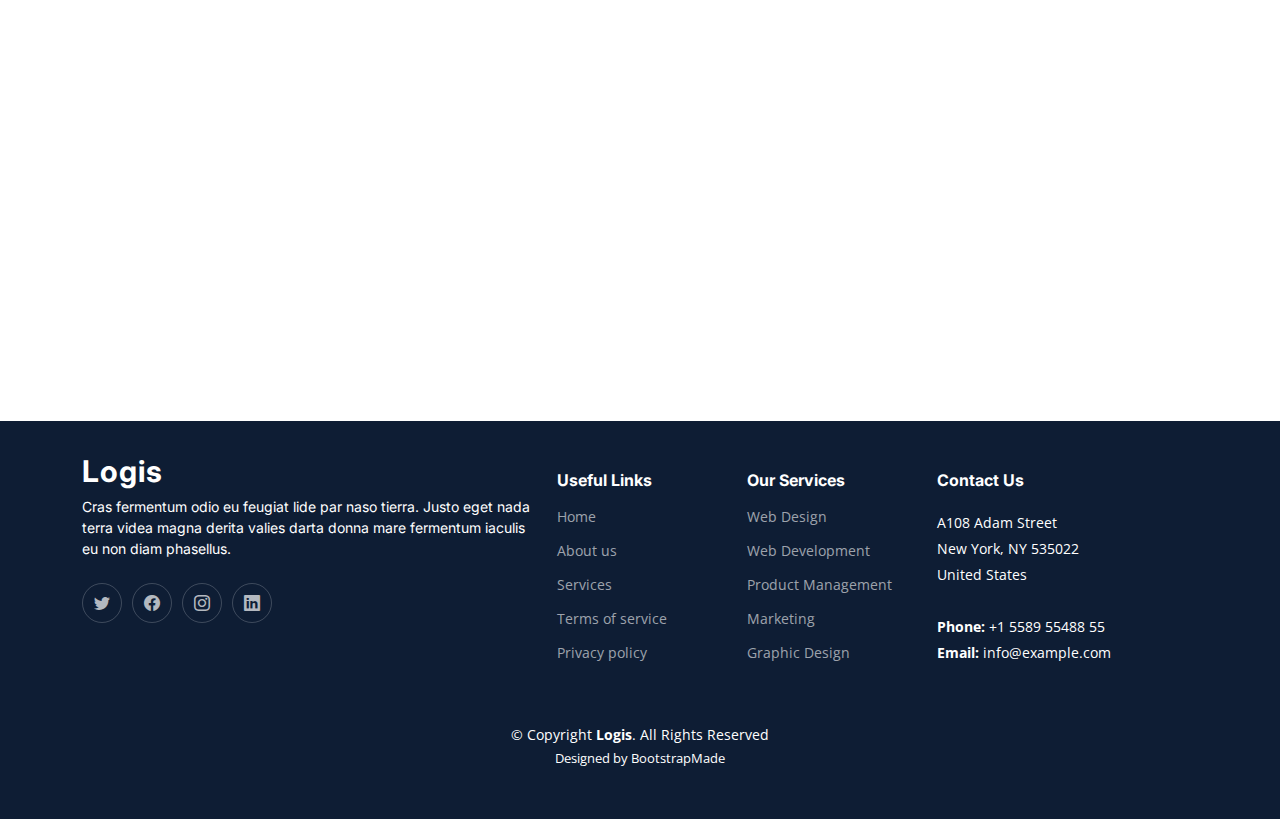
==== commit 855533d2: "Changed Title" ====
--- a/index.html
+++ b/index.html
@@ -5,7 +5,7 @@
   <meta charset="utf-8">
   <meta content="width=device-width, initial-scale=1.0" name="viewport">
 
-  <title>Logis Bootstrap Template - Index</title>
+  <title>Ak Labs</title>
   <meta content="" name="description">
   <meta content="" name="keywords">
 
@@ -730,4 +730,4 @@
 
 </body>
 
-</html>+</html>
--- a/assets/vendor/fontawesome-free/css/all.min.css
+++ b/assets/vendor/fontawesome-free/css/all.min.css
@@ -0,0 +1,6 @@
+/*!
+ * Font Awesome Free 6.1.1 by @fontawesome - https://fontawesome.com
+ * License - https://fontawesome.com/license/free (Icons: CC BY 4.0, Fonts: SIL OFL 1.1, Code: MIT License)
+ * Copyright 2022 Fonticons, Inc.
+ */
+.fa{font-family:var(--fa-style-family,"Font Awesome 6 Free");font-weight:var(--fa-style,900)}.fa,.fa-brands,.fa-duotone,.fa-light,.fa-regular,.fa-solid,.fa-thin,.fab,.fad,.fal,.far,.fas,.fat{-moz-osx-font-smoothing:grayscale;-webkit-font-smoothing:antialiased;display:var(--fa-display,inline-block);font-style:normal;font-variant:normal;line-height:1;text-rendering:auto}.fa-1x{font-size:1em}.fa-2x{font-size:2em}.fa-3x{font-size:3em}.fa-4x{font-size:4em}.fa-5x{font-size:5em}.fa-6x{font-size:6em}.fa-7x{font-size:7em}.fa-8x{font-size:8em}.fa-9x{font-size:9em}.fa-10x{font-size:10em}.fa-2xs{font-size:.625em;line-height:.1em;vertical-align:.225em}.fa-xs{font-size:.75em;line-height:.08333em;vertical-align:.125em}.fa-sm{font-size:.875em;line-height:.07143em;vertical-align:.05357em}.fa-lg{font-size:1.25em;line-height:.05em;vertical-align:-.075em}.fa-xl{font-size:1.5em;line-height:.04167em;vertical-align:-.125em}.fa-2xl{font-size:2em;line-height:.03125em;vertical-align:-.1875em}.fa-fw{text-align:center;width:1.25em}.fa-ul{list-style-type:none;margin-left:var(--fa-li-margin,2.5em);padding-left:0}.fa-ul>li{position:relative}.fa-li{left:calc(var(--fa-li-width, 2em)*-1);position:absolute;text-align:center;width:var(--fa-li-width,2em);line-height:inherit}.fa-border{border-radius:var(--fa-border-radius,.1em);border:var(--fa-border-width,.08em) var(--fa-border-style,solid) var(--fa-border-color,#eee);padding:var(--fa-border-padding,.2em .25em .15em)}.fa-pull-left{float:left;margin-right:var(--fa-pull-margin,.3em)}.fa-pull-right{float:right;margin-left:var(--fa-pull-margin,.3em)}.fa-beat{-webkit-animation-name:fa-beat;animation-name:fa-beat;-webkit-animation-delay:var(--fa-animation-delay,0);animation-delay:var(--fa-animation-delay,0);-webkit-animation-direction:var(--fa-animation-direction,normal);animation-direction:var(--fa-animation-direction,normal);-webkit-animation-duration:var(--fa-animation-duration,1s);animation-duration:var(--fa-animation-duration,1s);-webkit-animation-iteration-count:var(--fa-animation-iteration-count,infinite);animation-iteration-count:var(--fa-animation-iteration-count,infinite);-webkit-animation-timing-function:var(--fa-animation-timing,ease-in-out);animation-timing-function:var(--fa-animation-timing,ease-in-out)}.fa-bounce{-webkit-animation-name:fa-bounce;animation-name:fa-bounce;-webkit-animation-delay:var(--fa-animation-delay,0);animation-delay:var(--fa-animation-delay,0);-webkit-animation-direction:var(--fa-animation-direction,normal);animation-direction:var(--fa-animation-direction,normal);-webkit-animation-duration:var(--fa-animation-duration,1s);animation-duration:var(--fa-animation-duration,1s);-webkit-animation-iteration-count:var(--fa-animation-iteration-count,infinite);animation-iteration-count:var(--fa-animation-iteration-count,infinite);-webkit-animation-timing-function:var(--fa-animation-timing,cubic-bezier(.28,.84,.42,1));animation-timing-function:var(--fa-animation-timing,cubic-bezier(.28,.84,.42,1))}.fa-fade{-webkit-animation-name:fa-fade;animation-name:fa-fade;-webkit-animation-iteration-count:var(--fa-animation-iteration-count,infinite);animation-iteration-count:var(--fa-animation-iteration-count,infinite);-webkit-animation-timing-function:var(--fa-animation-timing,cubic-bezier(.4,0,.6,1));animation-timing-function:var(--fa-animation-timing,cubic-bezier(.4,0,.6,1))}.fa-beat-fade,.fa-fade{-webkit-animation-delay:var(--fa-animation-delay,0);animation-delay:var(--fa-animation-delay,0);-webkit-animation-direction:var(--fa-animation-direction,normal);animation-direction:var(--fa-animation-direction,normal);-webkit-animation-duration:var(--fa-animation-duration,1s);animation-duration:var(--fa-animation-duration,1s)}.fa-beat-fade{-webkit-animation-name:fa-beat-fade;animation-name:fa-beat-fade;-webkit-animation-iteration-count:var(--fa-animation-iteration-count,infinite);animation-iteration-count:var(--fa-animation-iteration-count,infinite);-webkit-animation-timing-function:var(--fa-animation-timing,cubic-bezier(.4,0,.6,1));animation-timing-function:var(--fa-animation-timing,cubic-bezier(.4,0,.6,1))}.fa-flip{-webkit-animation-name:fa-flip;animation-name:fa-flip;-webkit-animation-delay:var(--fa-animation-delay,0);animation-delay:var(--fa-animation-delay,0);-webkit-animation-direction:var(--fa-animation-direction,normal);animation-direction:var(--fa-animation-direction,normal);-webkit-animation-duration:var(--fa-animation-duration,1s);animation-duration:var(--fa-animation-duration,1s);-webkit-animation-iteration-count:var(--fa-animation-iteration-count,infinite);animation-iteration-count:var(--fa-animation-iteration-count,infinite);-webkit-animation-timing-function:var(--fa-animation-timing,ease-in-out);animation-timing-function:var(--fa-animation-timing,ease-in-out)}.fa-shake{-webkit-animation-name:fa-shake;animation-name:fa-shake;-webkit-animation-duration:var(--fa-animation-duration,1s);animation-duration:var(--fa-animation-duration,1s);-webkit-animation-iteration-count:var(--fa-animation-iteration-count,infinite);animation-iteration-count:var(--fa-animation-iteration-count,infinite);-webkit-animation-timing-function:var(--fa-animation-timing,linear);animation-timing-function:var(--fa-animation-timing,linear)}.fa-shake,.fa-spin{-webkit-animation-delay:var(--fa-animation-delay,0);animation-delay:var(--fa-animation-delay,0);-webkit-animation-direction:var(--fa-animation-direction,normal);animation-direction:var(--fa-animation-direction,normal)}.fa-spin{-webkit-animation-name:fa-spin;animation-name:fa-spin;-webkit-animation-duration:var(--fa-animation-duration,2s);animation-duration:var(--fa-animation-duration,2s);-webkit-animation-iteration-count:var(--fa-animation-iteration-count,infinite);animation-iteration-count:var(--fa-animation-iteration-count,infinite);-webkit-animation-timing-function:var(--fa-animation-timing,linear);animation-timing-function:var(--fa-animation-timing,linear)}.fa-spin-reverse{--fa-animation-direction:reverse}.fa-pulse,.fa-spin-pulse{-webkit-animation-name:fa-spin;animation-name:fa-spin;-webkit-animation-direction:var(--fa-animation-direction,normal);animation-direction:var(--fa-animation-direction,normal);-webkit-animation-duration:var(--fa-animation-duration,1s);animation-duration:var(--fa-animation-duration,1s);-webkit-animation-iteration-count:var(--fa-animation-iteration-count,infinite);animation-iteration-count:var(--fa-animation-iteration-count,infinite);-webkit-animation-timing-function:var(--fa-animation-timing,steps(8));animation-timing-function:var(--fa-animation-timing,steps(8))}@media (prefers-reduced-motion:reduce){.fa-beat,.fa-beat-fade,.fa-bounce,.fa-fade,.fa-flip,.fa-pulse,.fa-shake,.fa-spin,.fa-spin-pulse{-webkit-animation-delay:-1ms;animation-delay:-1ms;-webkit-animation-duration:1ms;animation-duration:1ms;-webkit-animation-iteration-count:1;animation-iteration-count:1;transition-delay:0s;transition-duration:0s}}@-webkit-keyframes fa-beat{0%,90%{-webkit-transform:scale(1);transform:scale(1)}45%{-webkit-transform:scale(var(--fa-beat-scale,1.25));transform:scale(var(--fa-beat-scale,1.25))}}@keyframes fa-beat{0%,90%{-webkit-transform:scale(1);transform:scale(1)}45%{-webkit-transform:scale(var(--fa-beat-scale,1.25));transform:scale(var(--fa-beat-scale,1.25))}}@-webkit-keyframes fa-bounce{0%{-webkit-transform:scale(1) translateY(0);transform:scale(1) translateY(0)}10%{-webkit-transform:scale(var(--fa-bounce-start-scale-x,1.1),var(--fa-bounce-start-scale-y,.9)) translateY(0);transform:scale(var(--fa-bounce-start-scale-x,1.1),var(--fa-bounce-start-scale-y,.9)) translateY(0)}30%{-webkit-transform:scale(var(--fa-bounce-jump-scale-x,.9),var(--fa-bounce-jump-scale-y,1.1)) translateY(var(--fa-bounce-height,-.5em));transform:scale(var(--fa-bounce-jump-scale-x,.9),var(--fa-bounce-jump-scale-y,1.1)) translateY(var(--fa-bounce-height,-.5em))}50%{-webkit-transform:scale(var(--fa-bounce-land-scale-x,1.05),var(--fa-bounce-land-scale-y,.95)) translateY(0);transform:scale(var(--fa-bounce-land-scale-x,1.05),var(--fa-bounce-land-scale-y,.95)) translateY(0)}57%{-webkit-transform:scale(1) translateY(var(--fa-bounce-rebound,-.125em));transform:scale(1) translateY(var(--fa-bounce-rebound,-.125em))}64%{-webkit-transform:scale(1) translateY(0);transform:scale(1) translateY(0)}to{-webkit-transform:scale(1) translateY(0);transform:scale(1) translateY(0)}}@keyframes fa-bounce{0%{-webkit-transform:scale(1) translateY(0);transform:scale(1) translateY(0)}10%{-webkit-transform:scale(var(--fa-bounce-start-scale-x,1.1),var(--fa-bounce-start-scale-y,.9)) translateY(0);transform:scale(var(--fa-bounce-start-scale-x,1.1),var(--fa-bounce-start-scale-y,.9)) translateY(0)}30%{-webkit-transform:scale(var(--fa-bounce-jump-scale-x,.9),var(--fa-bounce-jump-scale-y,1.1)) translateY(var(--fa-bounce-height,-.5em));transform:scale(var(--fa-bounce-jump-scale-x,.9),var(--fa-bounce-jump-scale-y,1.1)) translateY(var(--fa-bounce-height,-.5em))}50%{-webkit-transform:scale(var(--fa-bounce-land-scale-x,1.05),var(--fa-bounce-land-scale-y,.95)) translateY(0);transform:scale(var(--fa-bounce-land-scale-x,1.05),var(--fa-bounce-land-scale-y,.95)) translateY(0)}57%{-webkit-transform:scale(1) translateY(var(--fa-bounce-rebound,-.125em));transform:scale(1) translateY(var(--fa-bounce-rebound,-.125em))}64%{-webkit-transform:scale(1) translateY(0);transform:scale(1) translateY(0)}to{-webkit-transform:scale(1) translateY(0);transform:scale(1) translateY(0)}}@-webkit-keyframes fa-fade{50%{opacity:var(--fa-fade-opacity,.4)}}@keyframes fa-fade{50%{opacity:var(--fa-fade-opacity,.4)}}@-webkit-keyframes fa-beat-fade{0%,to{opacity:var(--fa-beat-fade-opacity,.4);-webkit-transform:scale(1);transform:scale(1)}50%{opacity:1;-webkit-transform:scale(var(--fa-beat-fade-scale,1.125));transform:scale(var(--fa-beat-fade-scale,1.125))}}@keyframes fa-beat-fade{0%,to{opacity:var(--fa-beat-fade-opacity,.4);-webkit-transform:scale(1);transform:scale(1)}50%{opacity:1;-webkit-transform:scale(var(--fa-beat-fade-scale,1.125));transform:scale(var(--fa-beat-fade-scale,1.125))}}@-webkit-keyframes fa-flip{50%{-webkit-transform:rotate3d(var(--fa-flip-x,0),var(--fa-flip-y,1),var(--fa-flip-z,0),var(--fa-flip-angle,-180deg));transform:rotate3d(var(--fa-flip-x,0),var(--fa-flip-y,1),var(--fa-flip-z,0),var(--fa-flip-angle,-180deg))}}@keyframes fa-flip{50%{-webkit-transform:rotate3d(var(--fa-flip-x,0),var(--fa-flip-y,1),var(--fa-flip-z,0),var(--fa-flip-angle,-180deg));transform:rotate3d(var(--fa-flip-x,0),var(--fa-flip-y,1),var(--fa-flip-z,0),var(--fa-flip-angle,-180deg))}}@-webkit-keyframes fa-shake{0%{-webkit-transform:rotate(-15deg);transform:rotate(-15deg)}4%{-webkit-transform:rotate(15deg);transform:rotate(15deg)}8%,24%{-webkit-transform:rotate(-18deg);transform:rotate(-18deg)}12%,28%{-webkit-transform:rotate(18deg);transform:rotate(18deg)}16%{-webkit-transform:rotate(-22deg);transform:rotate(-22deg)}20%{-webkit-transform:rotate(22deg);transform:rotate(22deg)}32%{-webkit-transform:rotate(-12deg);transform:rotate(-12deg)}36%{-webkit-transform:rotate(12deg);transform:rotate(12deg)}40%,to{-webkit-transform:rotate(0deg);transform:rotate(0deg)}}@keyframes fa-shake{0%{-webkit-transform:rotate(-15deg);transform:rotate(-15deg)}4%{-webkit-transform:rotate(15deg);transform:rotate(15deg)}8%,24%{-webkit-transform:rotate(-18deg);transform:rotate(-18deg)}12%,28%{-webkit-transform:rotate(18deg);transform:rotate(18deg)}16%{-webkit-transform:rotate(-22deg);transform:rotate(-22deg)}20%{-webkit-transform:rotate(22deg);transform:rotate(22deg)}32%{-webkit-transform:rotate(-12deg);transform:rotate(-12deg)}36%{-webkit-transform:rotate(12deg);transform:rotate(12deg)}40%,to{-webkit-transform:rotate(0deg);transform:rotate(0deg)}}@-webkit-keyframes fa-spin{0%{-webkit-transform:rotate(0deg);transform:rotate(0deg)}to{-webkit-transform:rotate(1turn);transform:rotate(1turn)}}@keyframes fa-spin{0%{-webkit-transform:rotate(0deg);transform:rotate(0deg)}to{-webkit-transform:rotate(1turn);transform:rotate(1turn)}}.fa-rotate-90{-webkit-transform:rotate(90deg);transform:rotate(90deg)}.fa-rotate-180{-webkit-transform:rotate(180deg);transform:rotate(180deg)}.fa-rotate-270{-webkit-transform:rotate(270deg);transform:rotate(270deg)}.fa-flip-horizontal{-webkit-transform:scaleX(-1);transform:scaleX(-1)}.fa-flip-vertical{-webkit-transform:scaleY(-1);transform:scaleY(-1)}.fa-flip-both,.fa-flip-horizontal.fa-flip-vertical{-webkit-transform:scale(-1);transform:scale(-1)}.fa-rotate-by{-webkit-transform:rotate(var(--fa-rotate-angle,none));transform:rotate(var(--fa-rotate-angle,none))}.fa-stack{display:inline-block;height:2em;line-height:2em;position:relative;vertical-align:middle;width:2.5em}.fa-stack-1x,.fa-stack-2x{left:0;position:absolute;text-align:center;width:100%;z-index:var(--fa-stack-z-index,auto)}.fa-stack-1x{line-height:inherit}.fa-stack-2x{font-size:2em}.fa-inverse{color:var(--fa-inverse,#fff)}.fa-0:before{content:"\30"}.fa-1:before{content:"\31"}.fa-2:before{content:"\32"}.fa-3:before{content:"\33"}.fa-4:before{content:"\34"}.fa-5:before{content:"\35"}.fa-6:before{content:"\36"}.fa-7:before{content:"\37"}.fa-8:before{content:"\38"}.fa-9:before{content:"\39"}.fa-a:before{content:"\41"}.fa-address-book:before,.fa-contact-book:before{content:"\f2b9"}.fa-address-card:before,.fa-contact-card:before,.fa-vcard:before{content:"\f2bb"}.fa-align-center:before{content:"\f037"}.fa-align-justify:before{content:"\f039"}.fa-align-left:before{content:"\f036"}.fa-align-right:before{content:"\f038"}.fa-anchor:before{content:"\f13d"}.fa-anchor-circle-check:before{content:"\e4aa"}.fa-anchor-circle-exclamation:before{content:"\e4ab"}.fa-anchor-circle-xmark:before{content:"\e4ac"}.fa-anchor-lock:before{content:"\e4ad"}.fa-angle-down:before{content:"\f107"}.fa-angle-left:before{content:"\f104"}.fa-angle-right:before{content:"\f105"}.fa-angle-up:before{content:"\f106"}.fa-angle-double-down:before,.fa-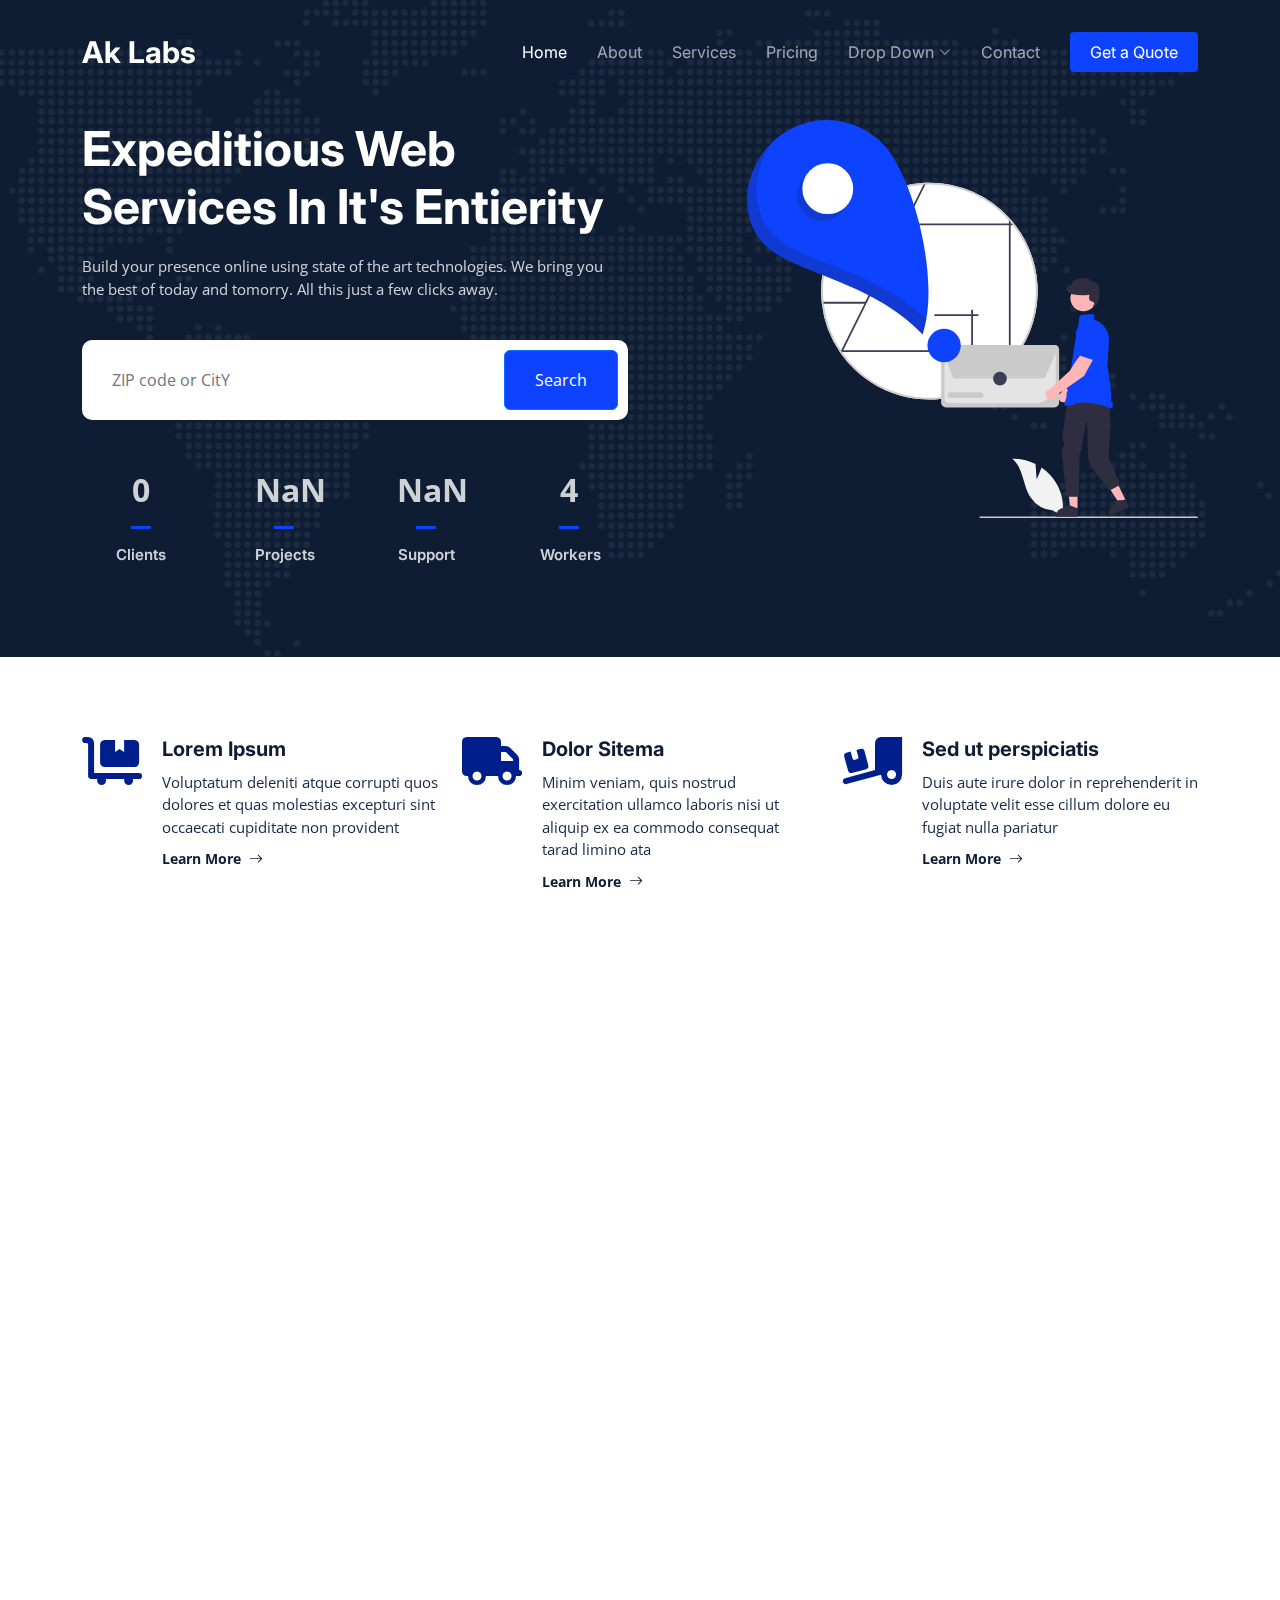
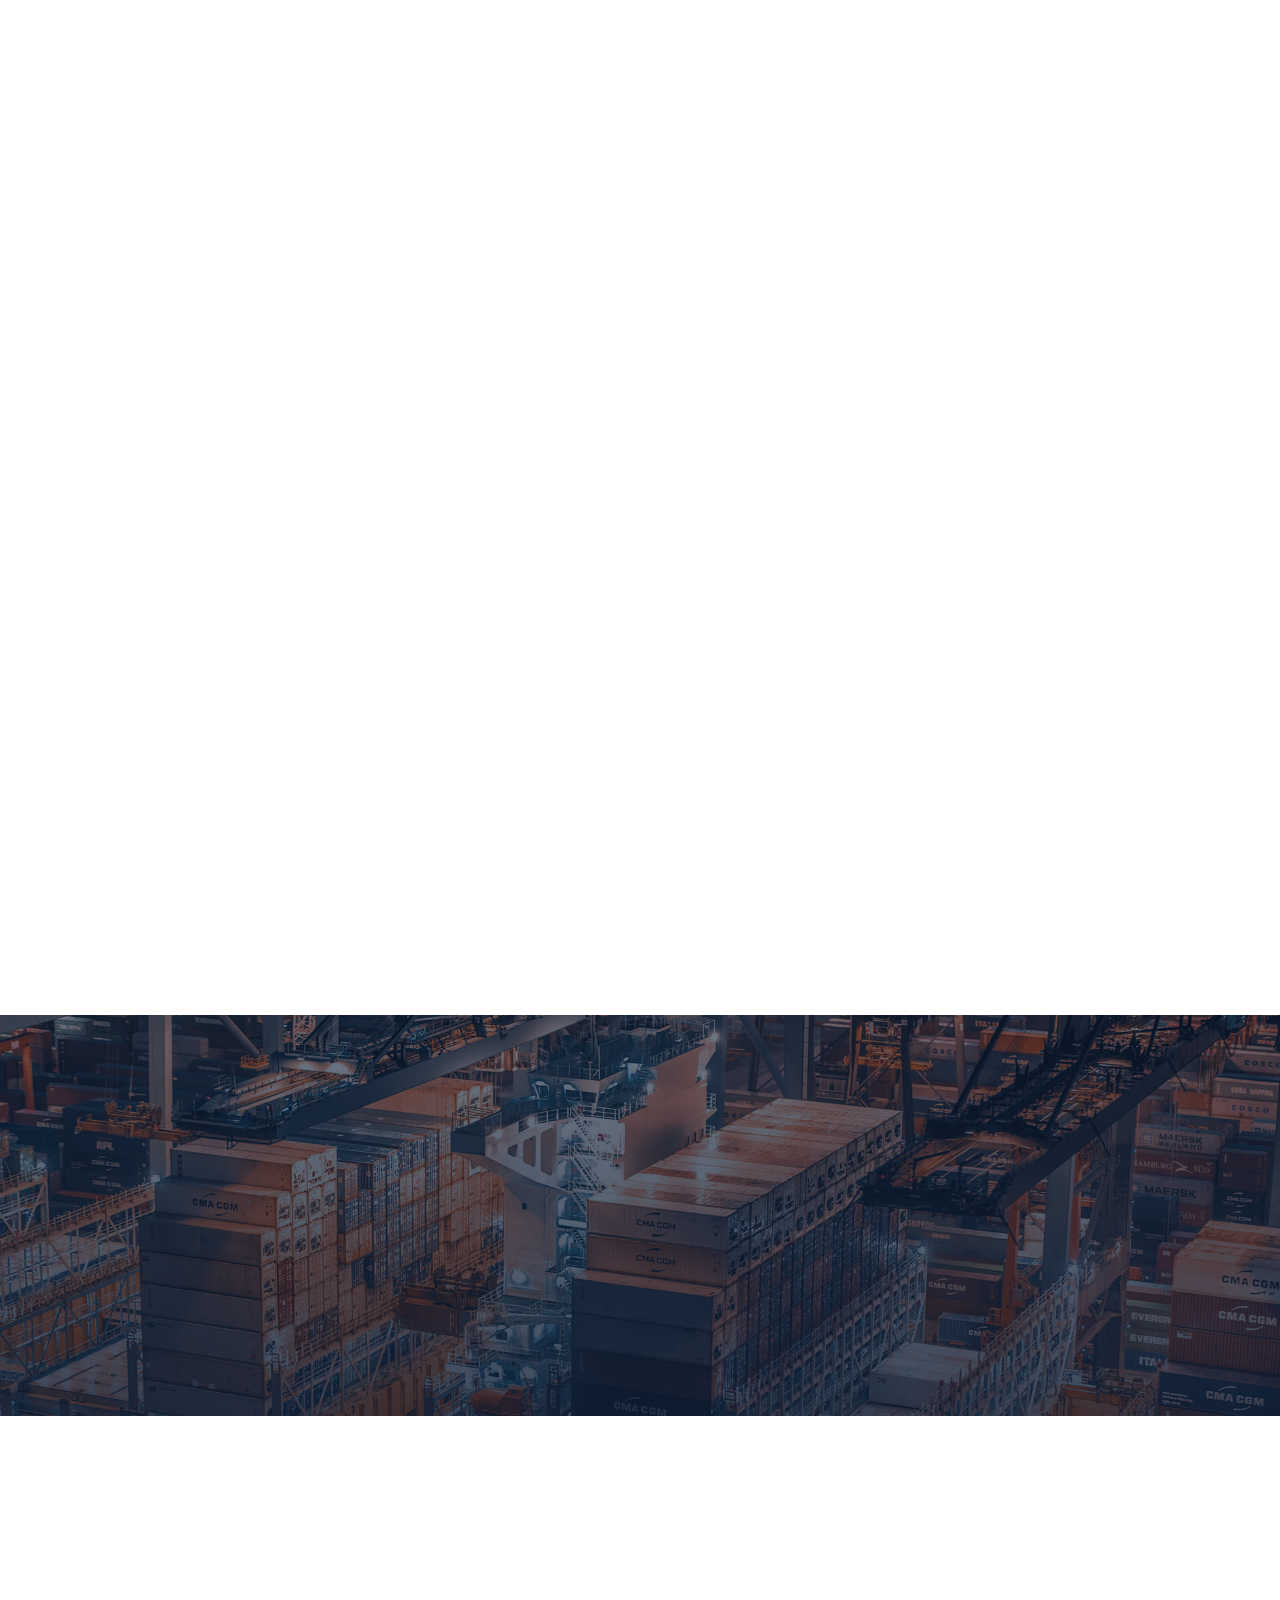
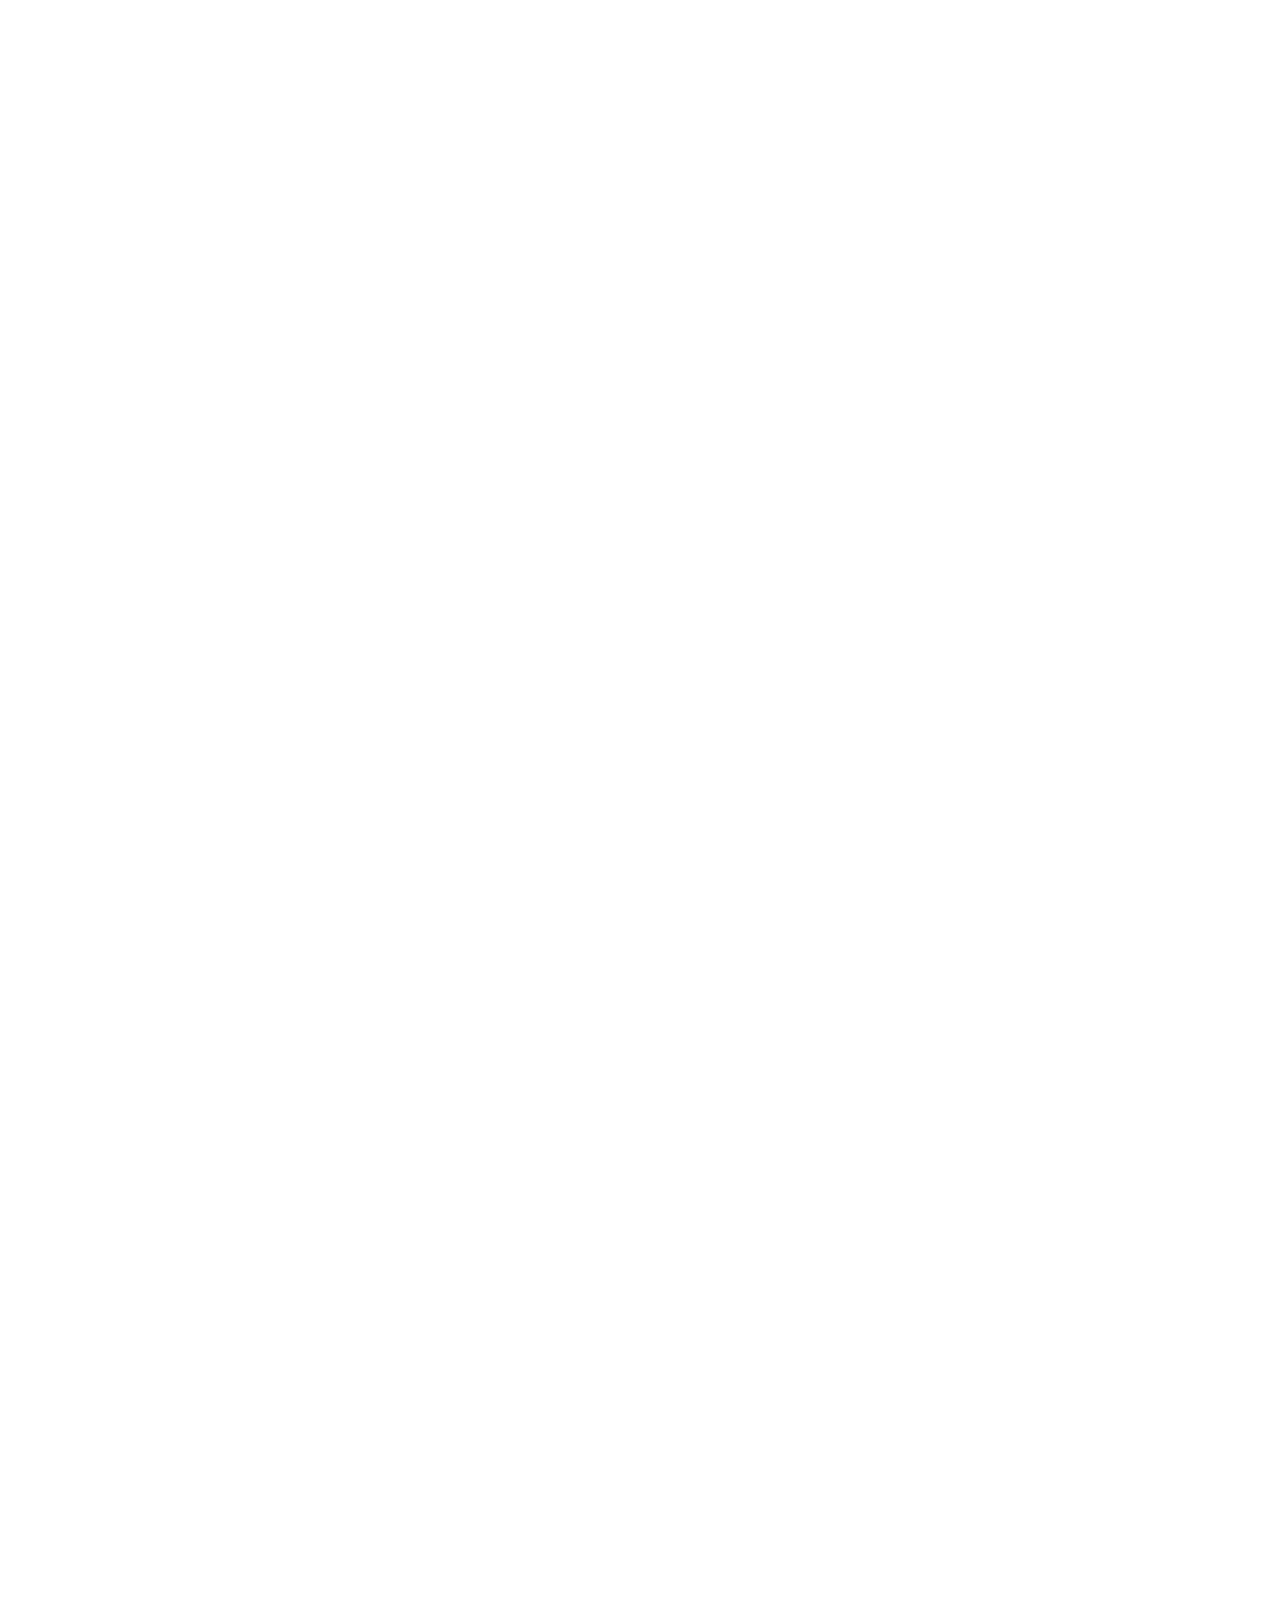
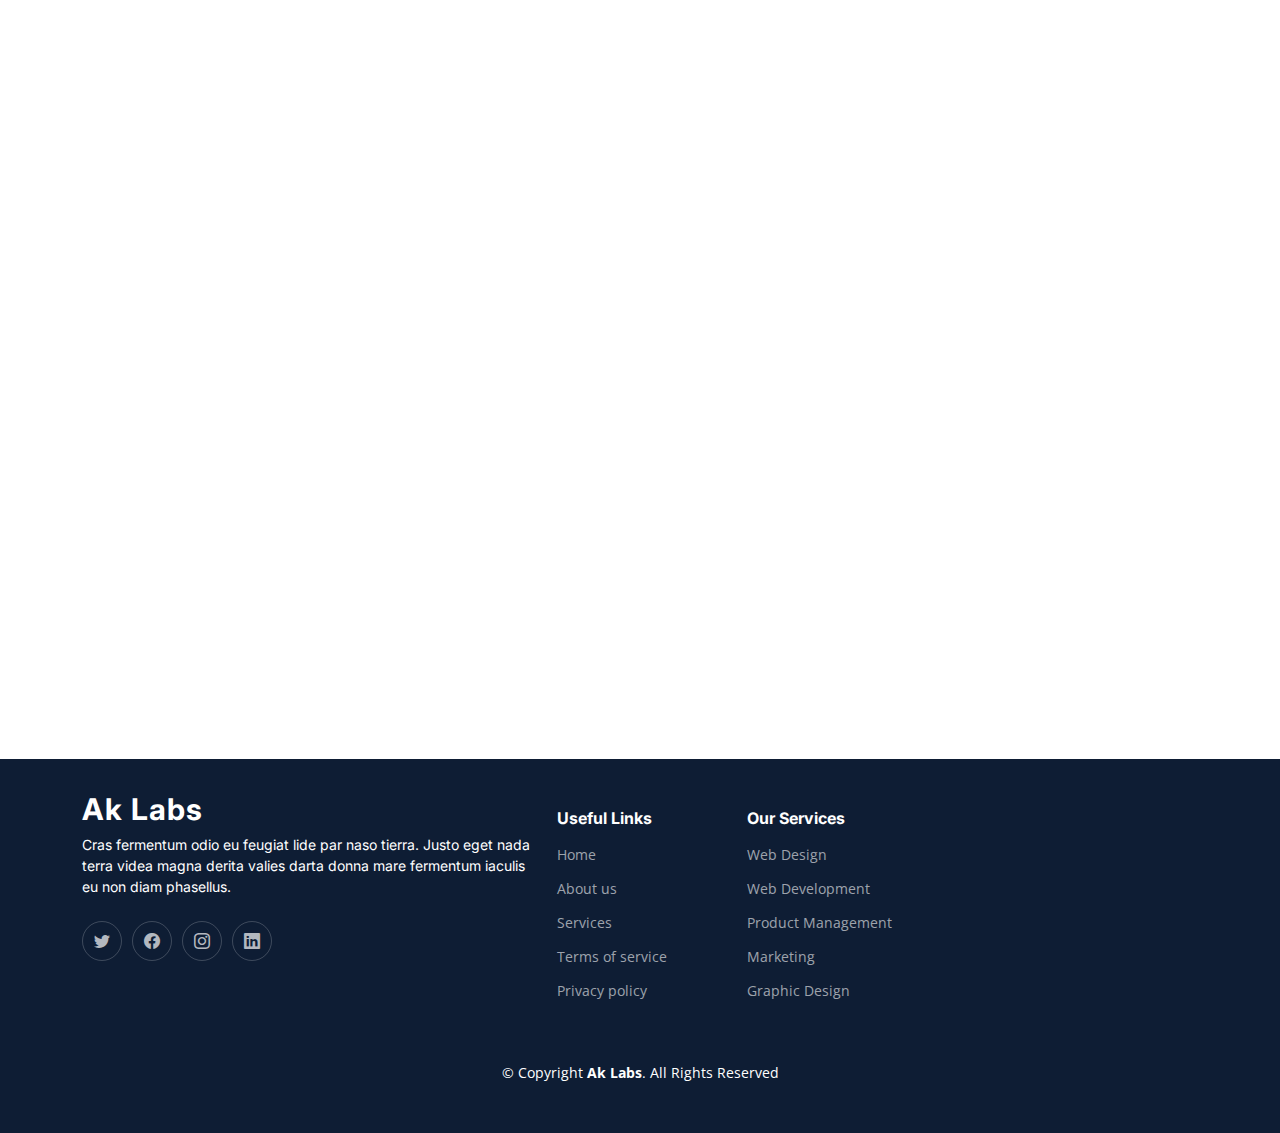
==== commit 6a9cc264: "changes made in home page text" ====
--- a/index.html
+++ b/index.html
@@ -46,7 +46,7 @@
       <a href="index.html" class="logo d-flex align-items-center">
         <!-- Uncomment the line below if you also wish to use an image logo -->
         <!-- <img src="assets/img/logo.png" alt=""> -->
-        <h1>Logis</h1>
+        <h1>Ak Labs</h1>
       </a>
 
       <i class="mobile-nav-toggle mobile-nav-show bi bi-list"></i>
@@ -88,8 +88,8 @@
     <div class="container">
       <div class="row gy-4 d-flex justify-content-between">
         <div class="col-lg-6 order-2 order-lg-1 d-flex flex-column justify-content-center">
-          <h2 data-aos="fade-up">Your Lightning Fast Delivery Partner</h2>
-          <p data-aos="fade-up" data-aos-delay="100">Facere distinctio molestiae nisi fugit tenetur repellat non praesentium nesciunt optio quis sit odio nemo quisquam. eius quos reiciendis eum vel eum voluptatem eum maiores eaque id optio ullam occaecati odio est possimus vel reprehenderit</p>
+          <h2 data-aos="fade-up">Expeditious Web Services In It's Entierity</h2>
+          <p data-aos="fade-up" data-aos-delay="100">Build your presence online using state of the art technologies. We bring you the best of today and tomorry. All this just a few clicks away.</p>
 
           <form action="#" class="form-search d-flex align-items-stretch mb-3" data-aos="fade-up" data-aos-delay="200">
             <input type="text" class="form-control" placeholder="ZIP code or CitY">
@@ -100,28 +100,28 @@
 
             <div class="col-lg-3 col-6">
               <div class="stats-item text-center w-100 h-100">
-                <span data-purecounter-start="0" data-purecounter-end="232" data-purecounter-duration="1" class="purecounter"></span>
+                <span data-purecounter-start="0" data-purecounter-end="0" data-purecounter-duration="1" class="purecounter"></span>
                 <p>Clients</p>
               </div>
             </div><!-- End Stats Item -->
 
             <div class="col-lg-3 col-6">
               <div class="stats-item text-center w-100 h-100">
-                <span data-purecounter-start="0" data-purecounter-end="521" data-purecounter-duration="1" class="purecounter"></span>
+                <span data-purecounter-start="0" data-purecounter-end="-" data-purecounter-duration="1" class="purecounter"></span>
                 <p>Projects</p>
               </div>
             </div><!-- End Stats Item -->
 
             <div class="col-lg-3 col-6">
               <div class="stats-item text-center w-100 h-100">
-                <span data-purecounter-start="0" data-purecounter-end="1453" data-purecounter-duration="1" class="purecounter"></span>
+                <span data-purecounter-start="0" data-purecounter-end="-" data-purecounter-duration="1" class="purecounter"></span>
                 <p>Support</p>
               </div>
             </div><!-- End Stats Item -->
 
             <div class="col-lg-3 col-6">
               <div class="stats-item text-center w-100 h-100">
-                <span data-purecounter-start="0" data-purecounter-end="32" data-purecounter-duration="1" class="purecounter"></span>
+                <span data-purecounter-start="0" data-purecounter-end="5" data-purecounter-duration="1" class="purecounter"></span>
                 <p>Workers</p>
               </div>
             </div><!-- End Stats Item -->
@@ -236,60 +236,62 @@
           <div class="col-lg-4 col-md-6" data-aos="fade-up" data-aos-delay="100">
             <div class="card">
               <div class="card-img">
-                <img src="assets/img/storage-service.jpg" alt="" class="img-fluid">
-              </div>
-              <h3><a href="service-details.html" class="stretched-link">Storage</a></h3>
-              <p>Cumque eos in qui numquam. Aut aspernatur perferendis sed atque quia voluptas quisquam repellendus temporibus itaqueofficiis odit</p>
+                <img src="assets/img/web_design.png" alt="" class="img-fluid">
+              </div>
+              <h3><a href="service-details.html" class="stretched-link">Web Design</a></h3>
+              <p>Design aesthetically pleasing web pages to reflect your brand value and create a user friendly experience.</p>
             </div>
           </div><!-- End Card Item -->
 
           <div class="col-lg-4 col-md-6" data-aos="fade-up" data-aos-delay="200">
             <div class="card">
               <div class="card-img">
-                <img src="assets/img/logistics-service.jpg" alt="" class="img-fluid">
-              </div>
-              <h3><a href="service-details.html" class="stretched-link">Logistics</a></h3>
-              <p>Asperiores provident dolor accusamus pariatur dolore nam id audantium ut et iure incidunt molestiae dolor ipsam ducimus occaecati nisi</p>
+                <img src="assets/img/web_development.jpg" alt="" class="img-fluid">
+              </div>
+              <h3><a href="service-details.html" class="stretched-link">Web Development</a></h3>
+              <p>Create full stack websites using the best languages and frameworks, and improve end users ease of use.</p>
             </div>
           </div><!-- End Card Item -->
 
           <div class="col-lg-4 col-md-6" data-aos="fade-up" data-aos-delay="300">
             <div class="card">
               <div class="card-img">
-                <img src="assets/img/cargo-service.jpg" alt="" class="img-fluid">
-              </div>
-              <h3><a href="service-details.html" class="stretched-link">Cargo</a></h3>
-              <p>Dicta quam similique quia architecto eos nisi aut ratione aut ipsum reiciendis sit doloremque oluptatem aut et molestiae ut et nihil</p>
+                <img src="assets/img/artificial_intelligence.jpg" alt="" class="img-fluid">
+              </div>
+              <h3><a href="service-details.html" class="stretched-link">Artificial Intelligence</a></h3>
+              <p>Create state of the art AI models related to natural language processing, speech recognition and machine vision and give a boost to your business.</p>
             </div>
           </div><!-- End Card Item -->
 
           <div class="col-lg-4 col-md-6" data-aos="fade-up" data-aos-delay="400">
             <div class="card">
               <div class="card-img">
-                <img src="assets/img/trucking-service.jpg" alt="" class="img-fluid">
-              </div>
-              <h3><a href="service-details.html" class="stretched-link">Trucking</a></h3>
-              <p>Dicta quam similique quia architecto eos nisi aut ratione aut ipsum reiciendis sit doloremque oluptatem aut et molestiae ut et nihil</p>
+                <img src="assets/img/product_management.jpg" alt="" class="img-fluid">
+              </div>
+              <h3><a href="service-details.html" class="stretched-link">Product Management</a></h3>
+              <p>Get the best team to manage your product's lifecycle buy focusing more creatively on the product and its customers.</p>
             </div>
           </div><!-- End Card Item -->
 
           <div class="col-lg-4 col-md-6" data-aos="fade-up" data-aos-delay="500">
             <div class="card">
               <div class="card-img">
-                <img src="assets/img/packaging-service.jpg" alt="" class="img-fluid">
-              </div>
-              <h3><a href="service-details.html" class="stretched-link">Packaging</a></h3>
-              <p>Illo consequuntur quisquam delectus praesentium modi dignissimos facere vel cum onsequuntur maiores beatae consequatur magni voluptates</p>
-            </div>
-          </div><!-- End Card Item -->
+                <img src="assets/img/graphic_design.png" alt="" class="img-fluid">
+              </div>
+              <h3><a href="service-details.html" class="stretched-link">Graphic Design</a></h3>
+              <p>Convert your ideas into real life projects with the help of best in class graphic designers and easily convey your vision to your audience.</p>
+            </div>
+          </div>
+          
+          <!-- End Card Item -->
 
           <div class="col-lg-4 col-md-6" data-aos="fade-up" data-aos-delay="600">
             <div class="card">
               <div class="card-img">
-                <img src="assets/img/warehousing-service.jpg" alt="" class="img-fluid">
-              </div>
-              <h3><a href="service-details.html" class="stretched-link">Warehousing</a></h3>
-              <p>Quas assumenda non occaecati molestiae. In aut earum sed natus eatae in vero. Ab modi quisquam aut nostrum unde et qui est non quo nulla</p>
+                <img src="assets/img/marketing.jpg" alt="" class="img-fluid">
+              </div>
+              <h3><a href="service-details.html" class="stretched-link">Marketing</a></h3>
+              <p>Give a boost to your products using our user centric marketing ideas. Better serve the customers through various digital media platfroms by promoting your products and services. </p>
             </div>
           </div><!-- End Card Item -->
 
@@ -453,7 +455,7 @@
     </section><!-- End Pricing Section -->
 
     <!-- ======= Testimonials Section ======= -->
-    <section id="testimonials" class="testimonials">
+    <!-- <section id="testimonials" class="testimonials">
       <div class="container">
 
         <div class="slides-1 swiper" data-aos="fade-up">
@@ -473,8 +475,9 @@
                   <i class="bi bi-quote quote-icon-right"></i>
                 </p>
               </div>
-            </div><!-- End testimonial item -->
-
+            </div> -->
+            <!-- End testimonial item -->
+<!-- 
             <div class="swiper-slide">
               <div class="testimonial-item">
                 <img src="assets/img/testimonials/testimonials-2.jpg" class="testimonial-img" alt="">
@@ -489,8 +492,9 @@
                   <i class="bi bi-quote quote-icon-right"></i>
                 </p>
               </div>
-            </div><!-- End testimonial item -->
-
+            </div> -->
+            <!-- End testimonial item -->
+<!-- 
             <div class="swiper-slide">
               <div class="testimonial-item">
                 <img src="assets/img/testimonials/testimonials-3.jpg" class="testimonial-img" alt="">
@@ -505,8 +509,8 @@
                   <i class="bi bi-quote quote-icon-right"></i>
                 </p>
               </div>
-            </div><!-- End testimonial item -->
-
+            </div>End testimonial item -->
+<!-- 
             <div class="swiper-slide">
               <div class="testimonial-item">
                 <img src="assets/img/testimonials/testimonials-4.jpg" class="testimonial-img" alt="">
@@ -521,8 +525,8 @@
                   <i class="bi bi-quote quote-icon-right"></i>
                 </p>
               </div>
-            </div><!-- End testimonial item -->
-
+            </div>End testimonial item -->
+<!-- 
             <div class="swiper-slide">
               <div class="testimonial-item">
                 <img src="assets/img/testimonials/testimonials-5.jpg" class="testimonial-img" alt="">
@@ -537,25 +541,27 @@
                   <i class="bi bi-quote quote-icon-right"></i>
                 </p>
               </div>
-            </div><!-- End testimonial item -->
-
+            </div>End testimonial item -->
+<!-- 
           </div>
           <div class="swiper-pagination"></div>
         </div>
 
       </div>
-    </section><!-- End Testimonials Section -->
+    </section> -->
+    <!-- End Testimonials Section -->
+    
 
     <!-- ======= Frequently Asked Questions Section ======= -->
-    <section id="faq" class="faq">
+    <!-- <section id="faq" class="faq">
       <div class="container" data-aos="fade-up">
-
+      
         <div class="section-header">
           <span>Frequently Asked Questions</span>
           <h2>Frequently Asked Questions</h2>
 
-        </div>
-
+        </div> -->
+<!-- 
         <div class="row justify-content-center" data-aos="fade-up" data-aos-delay="200">
           <div class="col-lg-10">
 
@@ -573,8 +579,9 @@
                     Feugiat pretium nibh ipsum consequat. Tempus iaculis urna id volutpat lacus laoreet non curabitur gravida. Venenatis lectus magna fringilla urna porttitor rhoncus dolor purus non.
                   </div>
                 </div>
-              </div><!-- # Faq item-->
-
+              </div> -->
+              <!-- # Faq item-->
+<!-- 
               <div class="accordion-item">
                 <h3 class="accordion-header">
                   <button class="accordion-button collapsed" type="button" data-bs-toggle="collapse" data-bs-target="#faq-content-2">
@@ -587,9 +594,10 @@
                     Dolor sit amet consectetur adipiscing elit pellentesque habitant morbi. Id interdum velit laoreet id donec ultrices. Fringilla phasellus faucibus scelerisque eleifend donec pretium. Est pellentesque elit ullamcorper dignissim. Mauris ultrices eros in cursus turpis massa tincidunt dui.
                   </div>
                 </div>
-              </div><!-- # Faq item-->
-
-              <div class="accordion-item">
+              </div> -->
+              <!-- # Faq item-->
+
+              <!-- <div class="accordion-item">
                 <h3 class="accordion-header">
                   <button class="accordion-button collapsed" type="button" data-bs-toggle="collapse" data-bs-target="#faq-content-3">
                     <i class="bi bi-question-circle question-icon"></i>
@@ -601,9 +609,10 @@
                     Eleifend mi in nulla posuere sollicitudin aliquam ultrices sagittis orci. Faucibus pulvinar elementum integer enim. Sem nulla pharetra diam sit amet nisl suscipit. Rutrum tellus pellentesque eu tincidunt. Lectus urna duis convallis convallis tellus. Urna molestie at elementum eu facilisis sed odio morbi quis
                   </div>
                 </div>
-              </div><!-- # Faq item-->
-
-              <div class="accordion-item">
+              </div> -->
+              <!-- # Faq item-->
+
+              <!-- <div class="accordion-item">
                 <h3 class="accordion-header">
                   <button class="accordion-button collapsed" type="button" data-bs-toggle="collapse" data-bs-target="#faq-content-4">
                     <i class="bi bi-question-circle question-icon"></i>
@@ -616,8 +625,9 @@
                     Dolor sit amet consectetur adipiscing elit pellentesque habitant morbi. Id interdum velit laoreet id donec ultrices. Fringilla phasellus faucibus scelerisque eleifend donec pretium. Est pellentesque elit ullamcorper dignissim. Mauris ultrices eros in cursus turpis massa tincidunt dui.
                   </div>
                 </div>
-              </div><!-- # Faq item-->
-
+              </div> -->
+              <!-- # Faq item-->
+<!-- 
               <div class="accordion-item">
                 <h3 class="accordion-header">
                   <button class="accordion-button collapsed" type="button" data-bs-toggle="collapse" data-bs-target="#faq-content-5">
@@ -630,15 +640,17 @@
                     Molestie a iaculis at erat pellentesque adipiscing commodo. Dignissim suspendisse in est ante in. Nunc vel risus commodo viverra maecenas accumsan. Sit amet nisl suscipit adipiscing bibendum est. Purus gravida quis blandit turpis cursus in
                   </div>
                 </div>
-              </div><!-- # Faq item-->
-
-            </div>
-
-          </div>
-        </div>
-
-      </div>
-    </section><!-- End Frequently Asked Questions Section -->
+              </div> -->
+              <!-- # Faq item-->
+
+            </div>
+
+          </div>
+        </div>
+
+      </div>
+    </section>
+    <!-- End Frequently Asked Questions Section -->
 
   </main><!-- End #main -->
 
@@ -649,7 +661,7 @@
       <div class="row gy-4">
         <div class="col-lg-5 col-md-12 footer-info">
           <a href="index.html" class="logo d-flex align-items-center">
-            <span>Logis</span>
+            <span>Ak Labs</span>
           </a>
           <p>Cras fermentum odio eu feugiat lide par naso tierra. Justo eget nada terra videa magna derita valies darta donna mare fermentum iaculis eu non diam phasellus.</p>
           <div class="social-links d-flex mt-4">
@@ -682,7 +694,7 @@
           </ul>
         </div>
 
-        <div class="col-lg-3 col-md-12 footer-contact text-center text-md-start">
+        <!-- <div class="col-lg-3 col-md-12 footer-contact text-center text-md-start">
           <h4>Contact Us</h4>
           <p>
             A108 Adam Street <br>
@@ -692,22 +704,22 @@
             <strong>Email:</strong> info@example.com<br>
           </p>
 
-        </div>
+        </div> -->
 
       </div>
     </div>
 
     <div class="container mt-4">
       <div class="copyright">
-        &copy; Copyright <strong><span>Logis</span></strong>. All Rights Reserved
-      </div>
-      <div class="credits">
+        &copy; Copyright <strong><span>Ak Labs</span></strong>. All Rights Reserved
+      </div>
+      <!-- <div class="credits"> -->
         <!-- All the links in the footer should remain intact. -->
         <!-- You can delete the links only if you purchased the pro version. -->
         <!-- Licensing information: https://bootstrapmade.com/license/ -->
         <!-- Purchase the pro version with working PHP/AJAX contact form: https://bootstrapmade.com/logis-bootstrap-logistics-website-template/ -->
-        Designed by <a href="https://bootstrapmade.com/">BootstrapMade</a>
-      </div>
+        <!-- Designed by <a href="https://bootstrapmade.com/">BootstrapMade</a>
+      </div>  -->
     </div>
 
   </footer><!-- End Footer -->
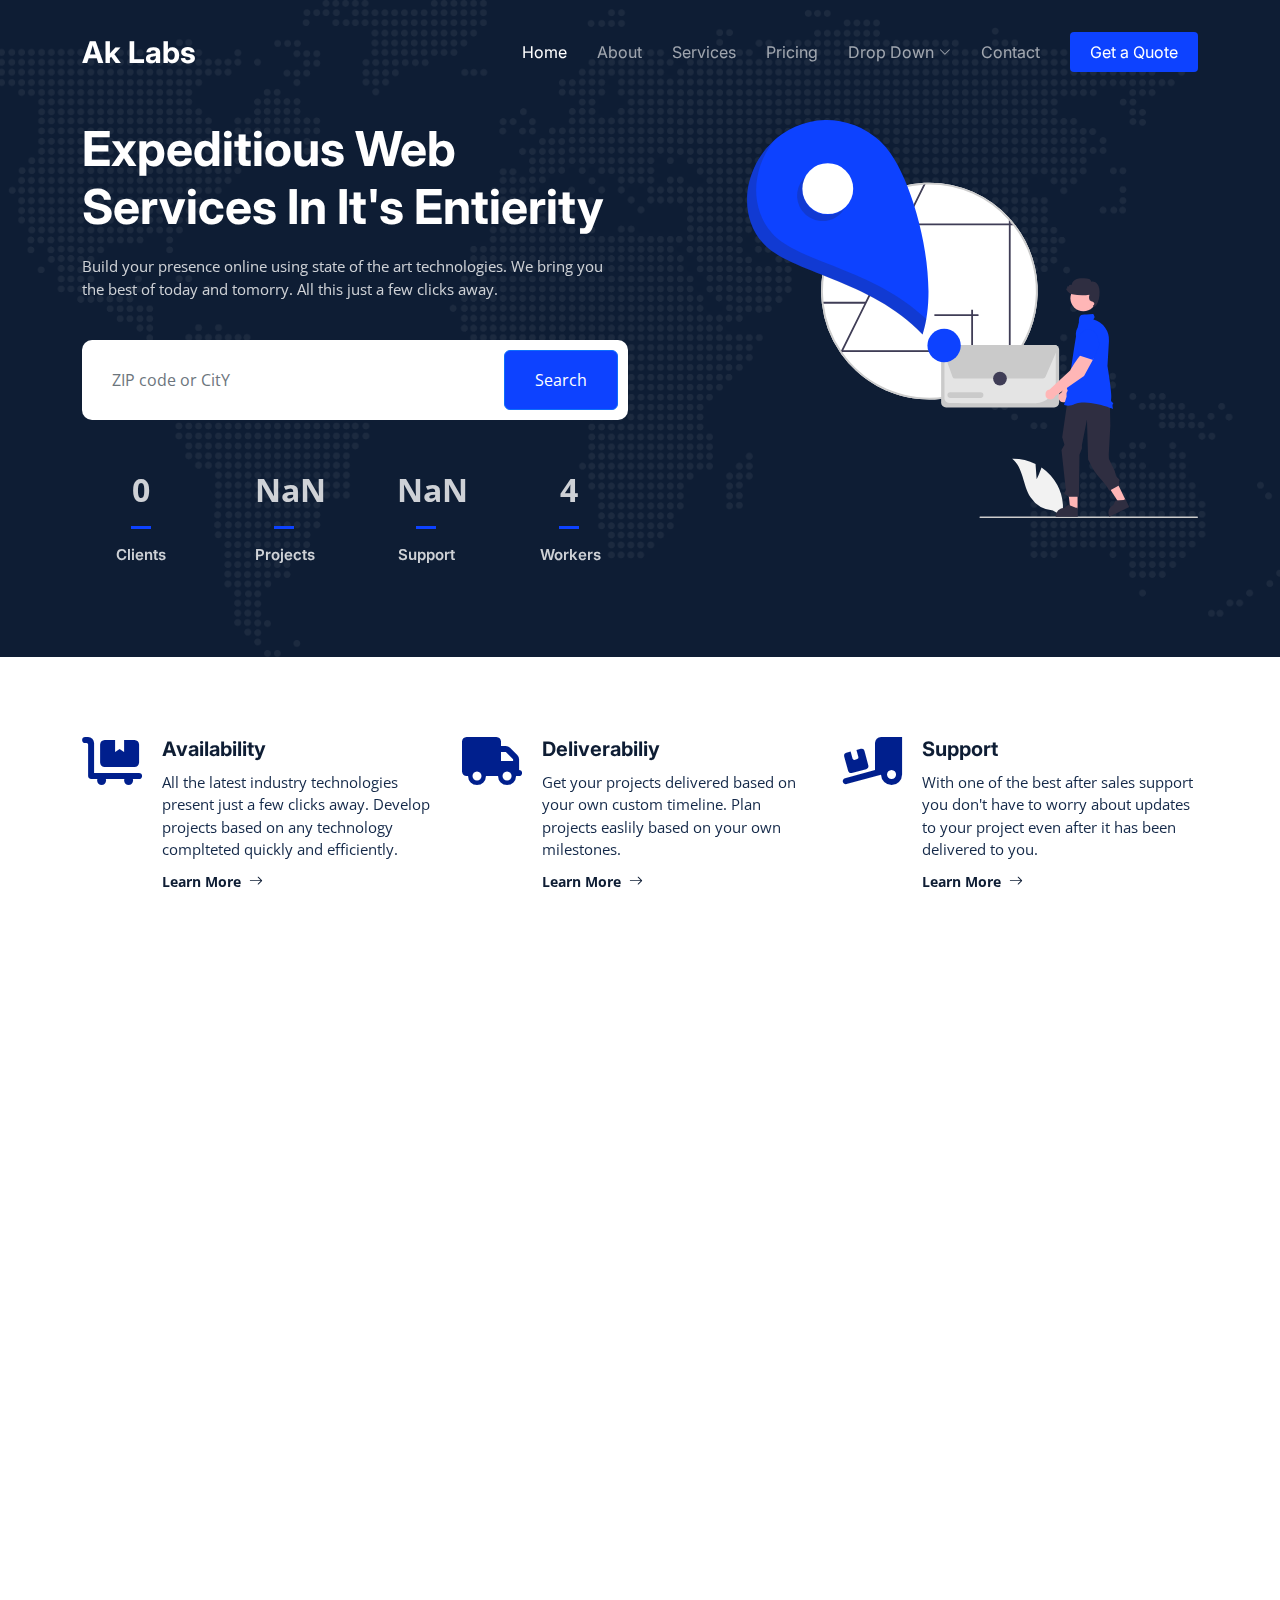
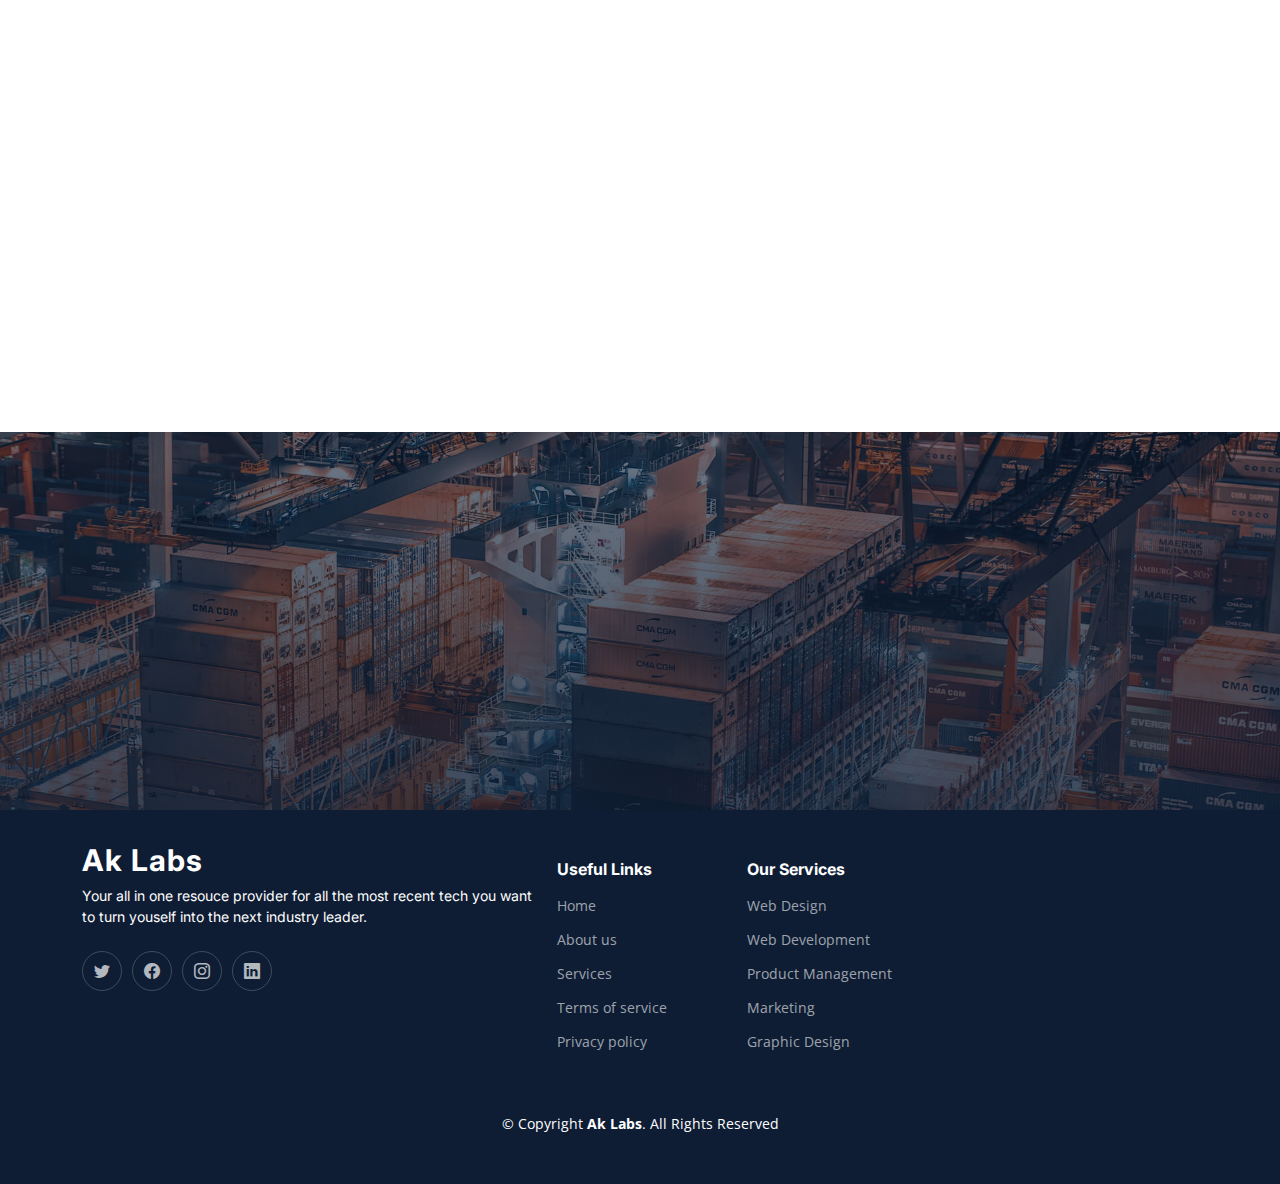
==== commit a2642ae4: "Omitted un-necessary info from home page" ====
--- a/index.html
+++ b/index.html
@@ -148,8 +148,8 @@
           <div class="col-lg-4 col-md-6 service-item d-flex" data-aos="fade-up">
             <div class="icon flex-shrink-0"><i class="fa-solid fa-cart-flatbed"></i></div>
             <div>
-              <h4 class="title">Lorem Ipsum</h4>
-              <p class="description">Voluptatum deleniti atque corrupti quos dolores et quas molestias excepturi sint occaecati cupiditate non provident</p>
+              <h4 class="title">Availability</h4>
+              <p class="description">All the latest industry technologies present just a few clicks away. Develop projects based on any technology complteted quickly and efficiently.</p>
               <a href="service-details.html" class="readmore stretched-link"><span>Learn More</span><i class="bi bi-arrow-right"></i></a>
             </div>
           </div>
@@ -158,8 +158,8 @@
           <div class="col-lg-4 col-md-6 service-item d-flex" data-aos="fade-up" data-aos-delay="100">
             <div class="icon flex-shrink-0"><i class="fa-solid fa-truck"></i></div>
             <div>
-              <h4 class="title">Dolor Sitema</h4>
-              <p class="description">Minim veniam, quis nostrud exercitation ullamco laboris nisi ut aliquip ex ea commodo consequat tarad limino ata</p>
+              <h4 class="title">Deliverabiliy</h4>
+              <p class="description">Get your projects delivered based on your own custom timeline. Plan projects easlily based on your own milestones.</p>
               <a href="service-details.html" class="readmore stretched-link"><span>Learn More</span><i class="bi bi-arrow-right"></i></a>
             </div>
           </div><!-- End Service Item -->
@@ -167,8 +167,8 @@
           <div class="col-lg-4 col-md-6 service-item d-flex" data-aos="fade-up" data-aos-delay="200">
             <div class="icon flex-shrink-0"><i class="fa-solid fa-truck-ramp-box"></i></div>
             <div>
-              <h4 class="title">Sed ut perspiciatis</h4>
-              <p class="description">Duis aute irure dolor in reprehenderit in voluptate velit esse cillum dolore eu fugiat nulla pariatur</p>
+              <h4 class="title">Support</h4>
+              <p class="description">With one of the best after sales support you don't have to worry about updates to your project even after it has been delivered to you.</p>
               <a href="service-details.html" class="readmore stretched-link"><span>Learn More</span><i class="bi bi-arrow-right"></i></a>
             </div>
           </div><!-- End Service Item -->
@@ -179,7 +179,7 @@
     </section><!-- End Featured Services Section -->
 
     <!-- ======= About Us Section ======= -->
-    <section id="about" class="about pt-0">
+    <!-- <section id="about" class="about pt-0">
       <div class="container" data-aos="fade-up">
 
         <div class="row gy-4">
@@ -219,7 +219,8 @@
         </div>
 
       </div>
-    </section><!-- End About Us Section -->
+    </section> -->
+    <!-- End About Us Section -->
 
     <!-- ======= Services Section ======= -->
     <section id="service" class="services pt-0">
@@ -307,8 +308,10 @@
         <div class="row justify-content-center">
           <div class="col-lg-8 text-center">
             <h3>Call To Action</h3>
-            <p> Duis aute irure dolor in reprehenderit in voluptate velit esse cillum dolore eu fugiat nulla pariatur. Excepteur sint occaecat cupidatat non proident, sunt in culpa qui officia deserunt mollit anim id est laborum.</p>
-            <a class="cta-btn" href="#">Call To Action</a>
+            <p> Now that we're here to set the stage for you , it's time you make your dreams into reality and enjoy the taste of success. 
+
+            </p>
+            <a class="cta-btn" href="#">Services</a>
             </dic>
           </div>
 
@@ -316,7 +319,7 @@
     </section><!-- End Call To Action Section -->
 
     <!-- ======= Features Section ======= -->
-    <section id="features" class="features">
+    <!-- <section id="features" class="features">
       <div class="container">
 
         <div class="row gy-4 align-items-center features-item" data-aos="fade-up">
@@ -336,8 +339,9 @@
               <li><i class="bi bi-check"></i> Ullam est qui quos consequatur eos accusamus.</li>
             </ul>
           </div>
-        </div><!-- Features Item -->
-
+        </div> -->
+        <!-- Features Item -->
+<!-- 
         <div class="row gy-4 align-items-center features-item" data-aos="fade-up">
           <div class="col-md-5 order-1 order-md-2">
             <img src="assets/img/features-2.jpg" class="img-fluid" alt="">
@@ -354,8 +358,9 @@
               culpa qui officia deserunt mollit anim id est laborum
             </p>
           </div>
-        </div><!-- Features Item -->
-
+        </div> -->
+        <!-- Features Item -->
+<!-- 
         <div class="row gy-4 align-items-center features-item" data-aos="fade-up">
           <div class="col-md-5">
             <img src="assets/img/features-3.jpg" class="img-fluid" alt="">
@@ -369,8 +374,9 @@
               <li><i class="bi bi-check"></i> Facilis ut et voluptatem aperiam. Autem soluta ad fugiat.</li>
             </ul>
           </div>
-        </div><!-- Features Item -->
-
+        </div> -->
+        <!-- Features Item -->
+<!-- 
         <div class="row gy-4 align-items-center features-item" data-aos="fade-up">
           <div class="col-md-5 order-1 order-md-2">
             <img src="assets/img/features-4.jpg" class="img-fluid" alt="">
@@ -387,13 +393,15 @@
               culpa qui officia deserunt mollit anim id est laborum
             </p>
           </div>
-        </div><!-- Features Item -->
-
-      </div>
-    </section><!-- End Features Section -->
+        </div> -->
+        <!-- Features Item -->
+
+      <!-- </div>
+    </section> -->
+    <!-- End Features Section -->
 
     <!-- ======= Pricing Section ======= -->
-    <section id="pricing" class="pricing pt-0">
+    <!-- <section id="pricing" class="pricing pt-0">
       <div class="container" data-aos="fade-up">
 
         <div class="section-header">
@@ -417,8 +425,9 @@
               </ul>
               <a href="#" class="buy-btn">Buy Now</a>
             </div>
-          </div><!-- End Pricing Item -->
-
+          </div> -->
+          <!-- End Pricing Item -->
+<!-- 
           <div class="col-lg-4" data-aos="fade-up" data-aos-delay="200">
             <div class="pricing-item featured">
               <h3>Business Plan</h3>
@@ -432,9 +441,10 @@
               </ul>
               <a href="#" class="buy-btn">Buy Now</a>
             </div>
-          </div><!-- End Pricing Item -->
-
-          <div class="col-lg-4" data-aos="fade-up" data-aos-delay="300">
+          </div> -->
+          <!-- End Pricing Item -->
+
+          <!-- <div class="col-lg-4" data-aos="fade-up" data-aos-delay="300">
             <div class="pricing-item">
               <h3>Developer Plan</h3>
               <h4><sup>$</sup>49<span> / month</span></h4>
@@ -447,12 +457,14 @@
               </ul>
               <a href="#" class="buy-btn">Buy Now</a>
             </div>
-          </div><!-- End Pricing Item -->
-
-        </div>
-
-      </div>
-    </section><!-- End Pricing Section -->
+          </div> -->
+          <!-- End Pricing Item -->
+<!-- 
+        </div>
+
+      </div>
+    </section> -->
+    <!-- End Pricing Section -->
 
     <!-- ======= Testimonials Section ======= -->
     <!-- <section id="testimonials" class="testimonials">
@@ -663,7 +675,7 @@
           <a href="index.html" class="logo d-flex align-items-center">
             <span>Ak Labs</span>
           </a>
-          <p>Cras fermentum odio eu feugiat lide par naso tierra. Justo eget nada terra videa magna derita valies darta donna mare fermentum iaculis eu non diam phasellus.</p>
+          <p>Your all in one resouce provider for all the most recent tech you want to turn youself into the next industry leader.</p>
           <div class="social-links d-flex mt-4">
             <a href="#" class="twitter"><i class="bi bi-twitter"></i></a>
             <a href="#" class="facebook"><i class="bi bi-facebook"></i></a>
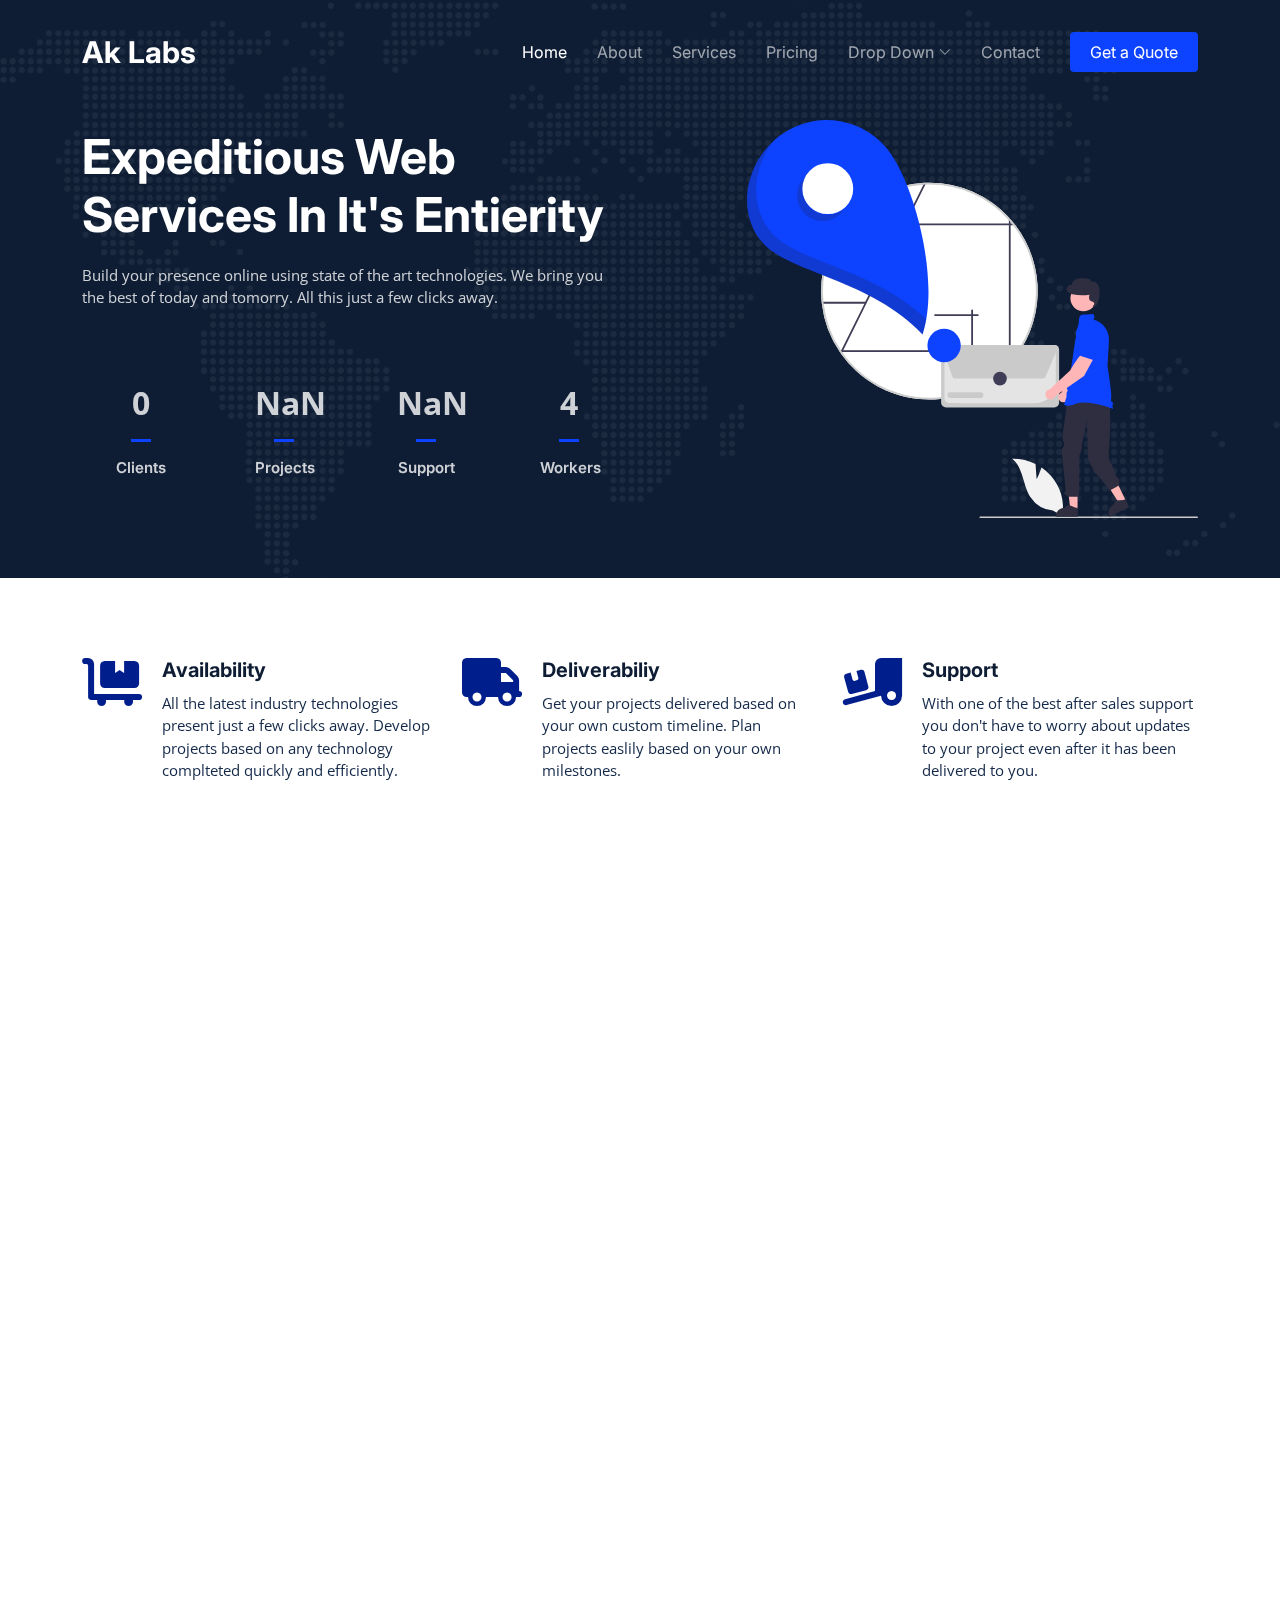
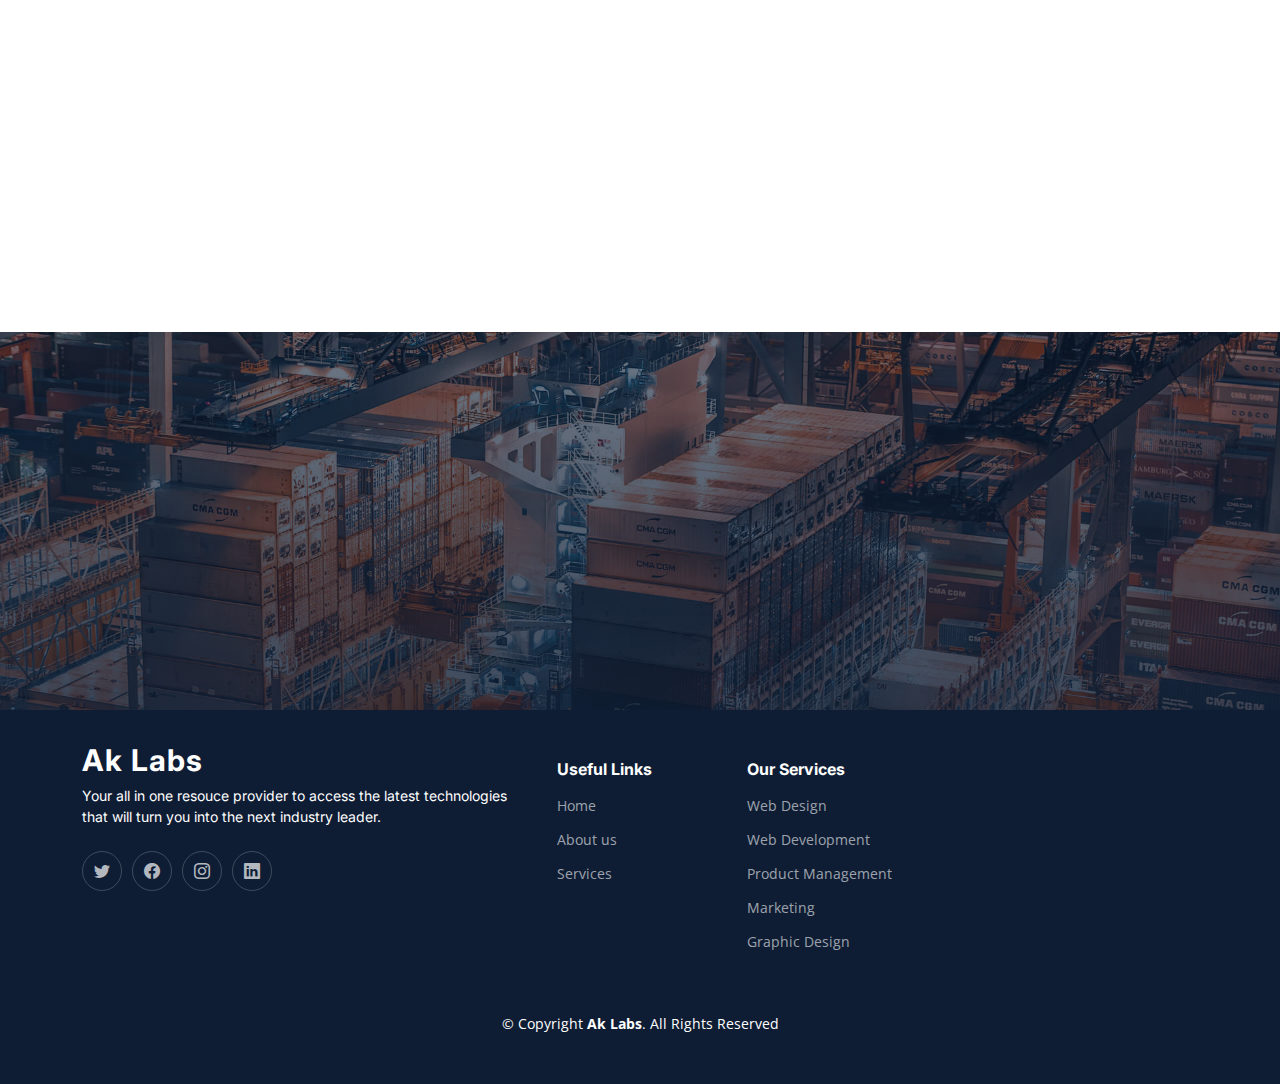
==== commit 89ca6d40: "Updated about page and services page" ====
--- a/index.html
+++ b/index.html
@@ -91,10 +91,10 @@
           <h2 data-aos="fade-up">Expeditious Web Services In It's Entierity</h2>
           <p data-aos="fade-up" data-aos-delay="100">Build your presence online using state of the art technologies. We bring you the best of today and tomorry. All this just a few clicks away.</p>
 
-          <form action="#" class="form-search d-flex align-items-stretch mb-3" data-aos="fade-up" data-aos-delay="200">
+          <!-- <form action="#" class="form-search d-flex align-items-stretch mb-3" data-aos="fade-up" data-aos-delay="200">
             <input type="text" class="form-control" placeholder="ZIP code or CitY">
             <button type="submit" class="btn btn-primary">Search</button>
-          </form>
+          </form> -->
 
           <div class="row gy-4" data-aos="fade-up" data-aos-delay="400">
 
@@ -150,7 +150,7 @@
             <div>
               <h4 class="title">Availability</h4>
               <p class="description">All the latest industry technologies present just a few clicks away. Develop projects based on any technology complteted quickly and efficiently.</p>
-              <a href="service-details.html" class="readmore stretched-link"><span>Learn More</span><i class="bi bi-arrow-right"></i></a>
+              <!-- <a href="service-details.html" class="readmore stretched-link"><span>Learn More</span><i class="bi bi-arrow-right"></i></a> -->
             </div>
           </div>
           <!-- End Service Item -->
@@ -160,7 +160,7 @@
             <div>
               <h4 class="title">Deliverabiliy</h4>
               <p class="description">Get your projects delivered based on your own custom timeline. Plan projects easlily based on your own milestones.</p>
-              <a href="service-details.html" class="readmore stretched-link"><span>Learn More</span><i class="bi bi-arrow-right"></i></a>
+              <!-- <a href="service-details.html" class="readmore stretched-link"><span>Learn More</span><i class="bi bi-arrow-right"></i></a> -->
             </div>
           </div><!-- End Service Item -->
 
@@ -169,7 +169,7 @@
             <div>
               <h4 class="title">Support</h4>
               <p class="description">With one of the best after sales support you don't have to worry about updates to your project even after it has been delivered to you.</p>
-              <a href="service-details.html" class="readmore stretched-link"><span>Learn More</span><i class="bi bi-arrow-right"></i></a>
+              <!-- <a href="service-details.html" class="readmore stretched-link"><span>Learn More</span><i class="bi bi-arrow-right"></i></a> -->
             </div>
           </div><!-- End Service Item -->
 
@@ -311,7 +311,7 @@
             <p> Now that we're here to set the stage for you , it's time you make your dreams into reality and enjoy the taste of success. 
 
             </p>
-            <a class="cta-btn" href="#">Services</a>
+            <a class="cta-btn" href="services.html">Services</a>
             </dic>
           </div>
 
@@ -675,7 +675,7 @@
           <a href="index.html" class="logo d-flex align-items-center">
             <span>Ak Labs</span>
           </a>
-          <p>Your all in one resouce provider for all the most recent tech you want to turn youself into the next industry leader.</p>
+          <p>Your all in one resouce provider to access the latest technologies that will turn you into the next industry leader.</p>
           <div class="social-links d-flex mt-4">
             <a href="#" class="twitter"><i class="bi bi-twitter"></i></a>
             <a href="#" class="facebook"><i class="bi bi-facebook"></i></a>
@@ -688,21 +688,21 @@
           <h4>Useful Links</h4>
           <ul>
             <li><a href="#">Home</a></li>
-            <li><a href="#">About us</a></li>
-            <li><a href="#">Services</a></li>
-            <li><a href="#">Terms of service</a></li>
-            <li><a href="#">Privacy policy</a></li>
+            <li><a href="about.html">About us</a></li>
+            <li><a href="services.html">Services</a></li>
+            <!-- <li><a href="#">Terms of service</a></li> -->
+            <!-- <li><a href="#">Privacy policy</a></li> -->
           </ul>
         </div>
 
         <div class="col-lg-2 col-6 footer-links">
           <h4>Our Services</h4>
           <ul>
-            <li><a href="#">Web Design</a></li>
-            <li><a href="#">Web Development</a></li>
-            <li><a href="#">Product Management</a></li>
-            <li><a href="#">Marketing</a></li>
-            <li><a href="#">Graphic Design</a></li>
+            <li><a href="#service">Web Design</a></li>
+            <li><a href="#service">Web Development</a></li>
+            <li><a href="#service">Product Management</a></li>
+            <li><a href="#service">Marketing</a></li>
+            <li><a href="#service">Graphic Design</a></li>
           </ul>
         </div>
 
